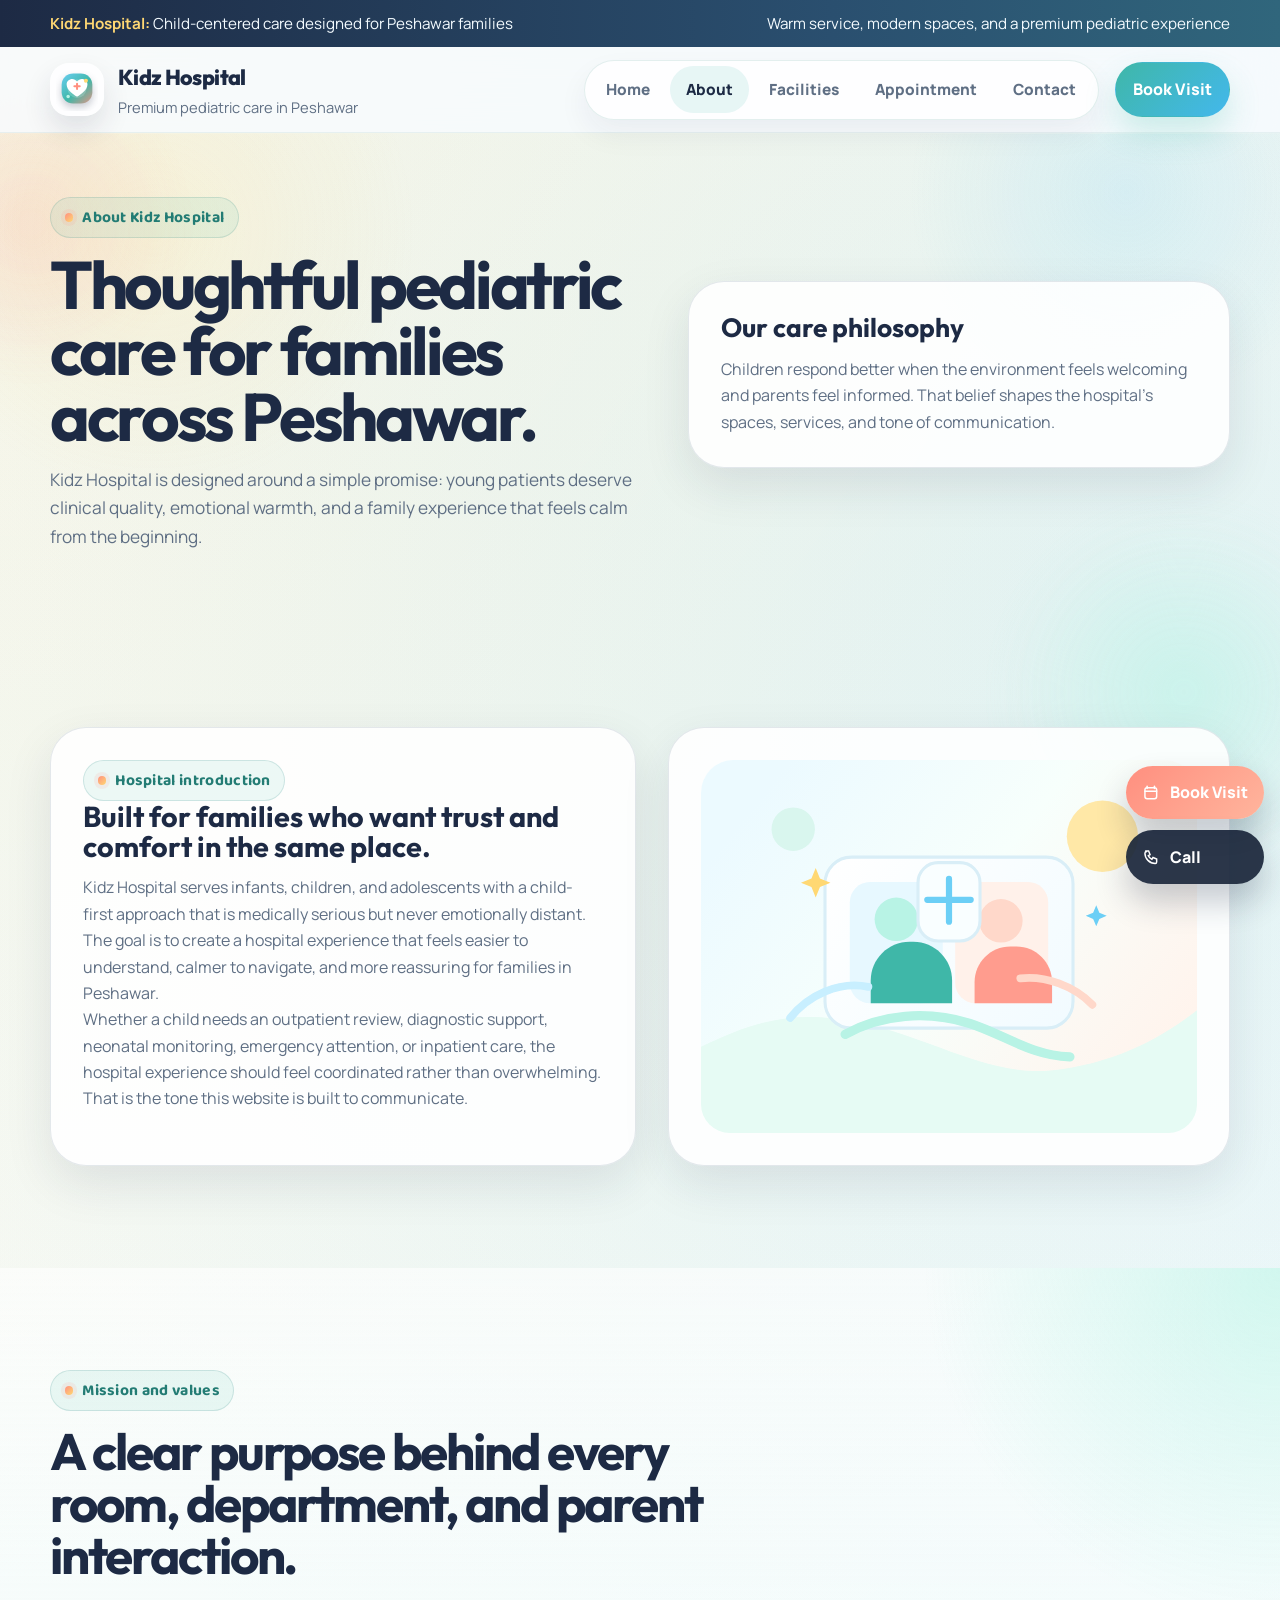
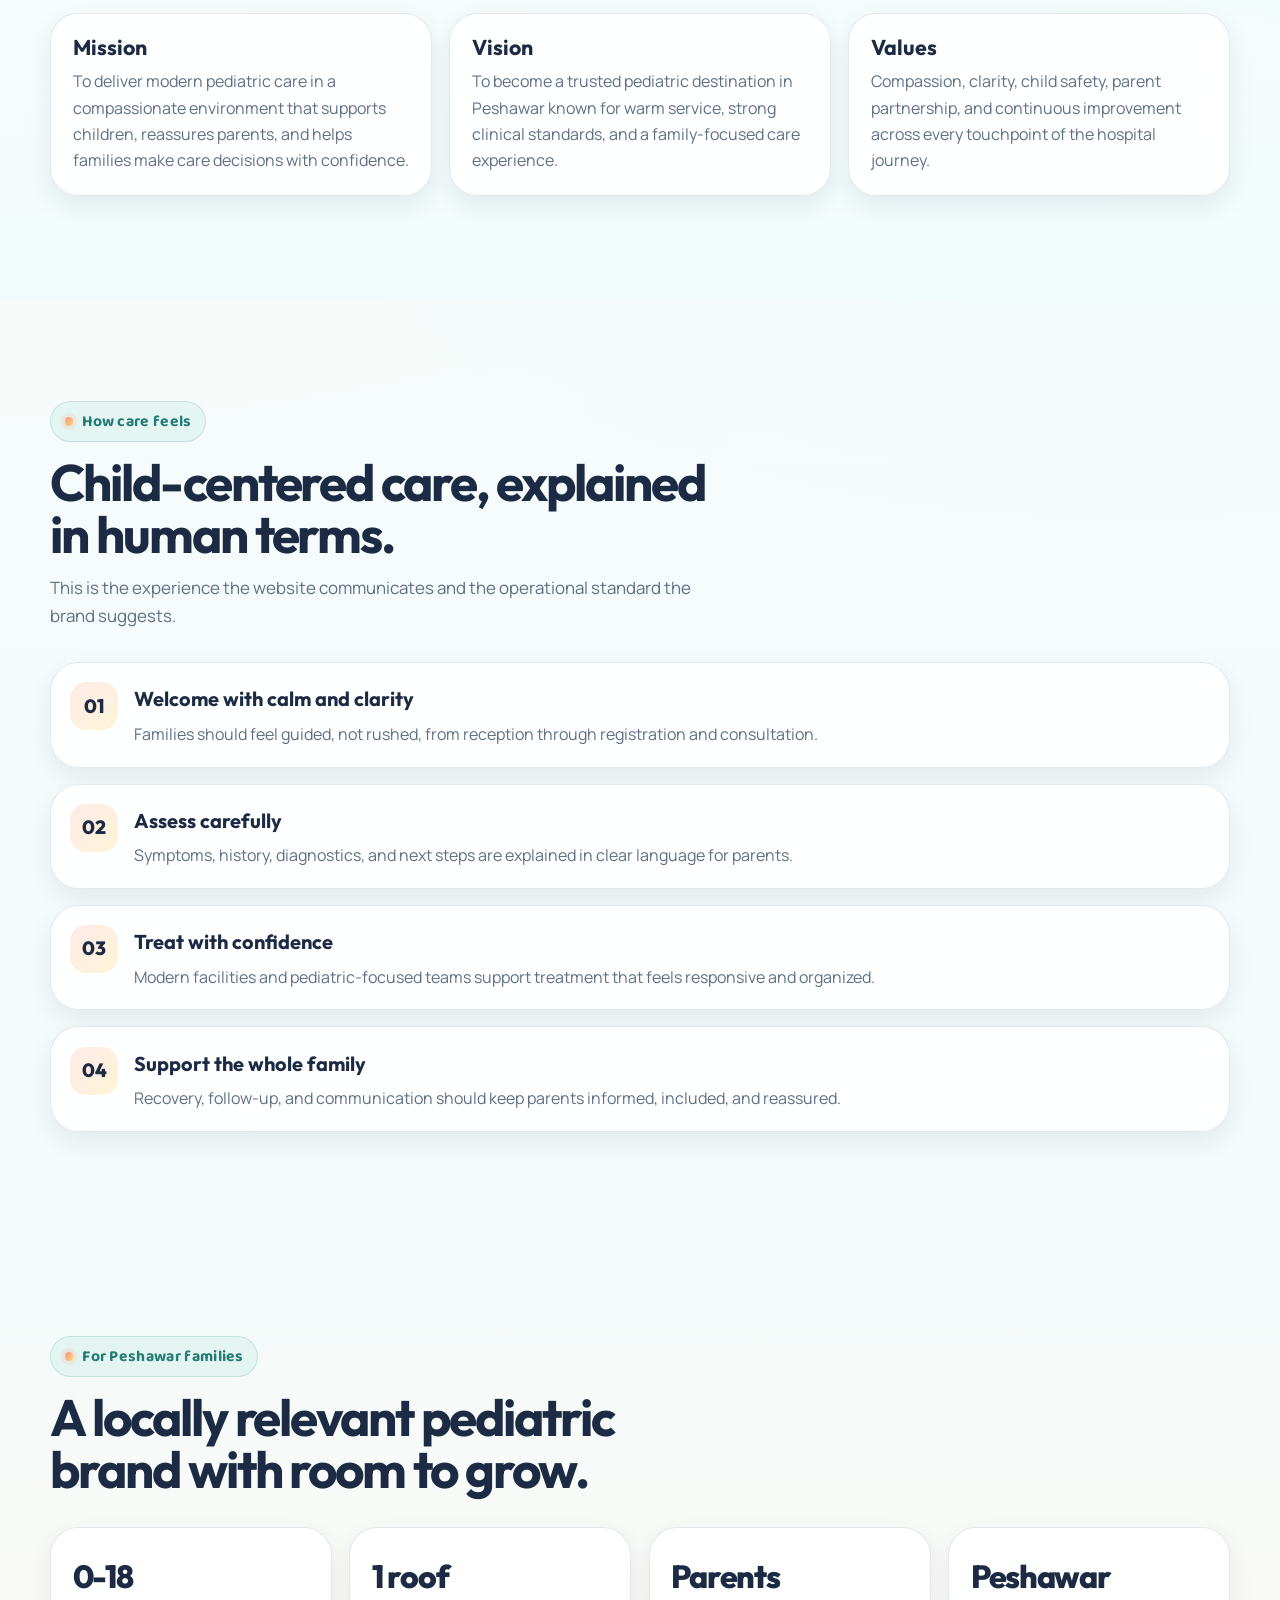
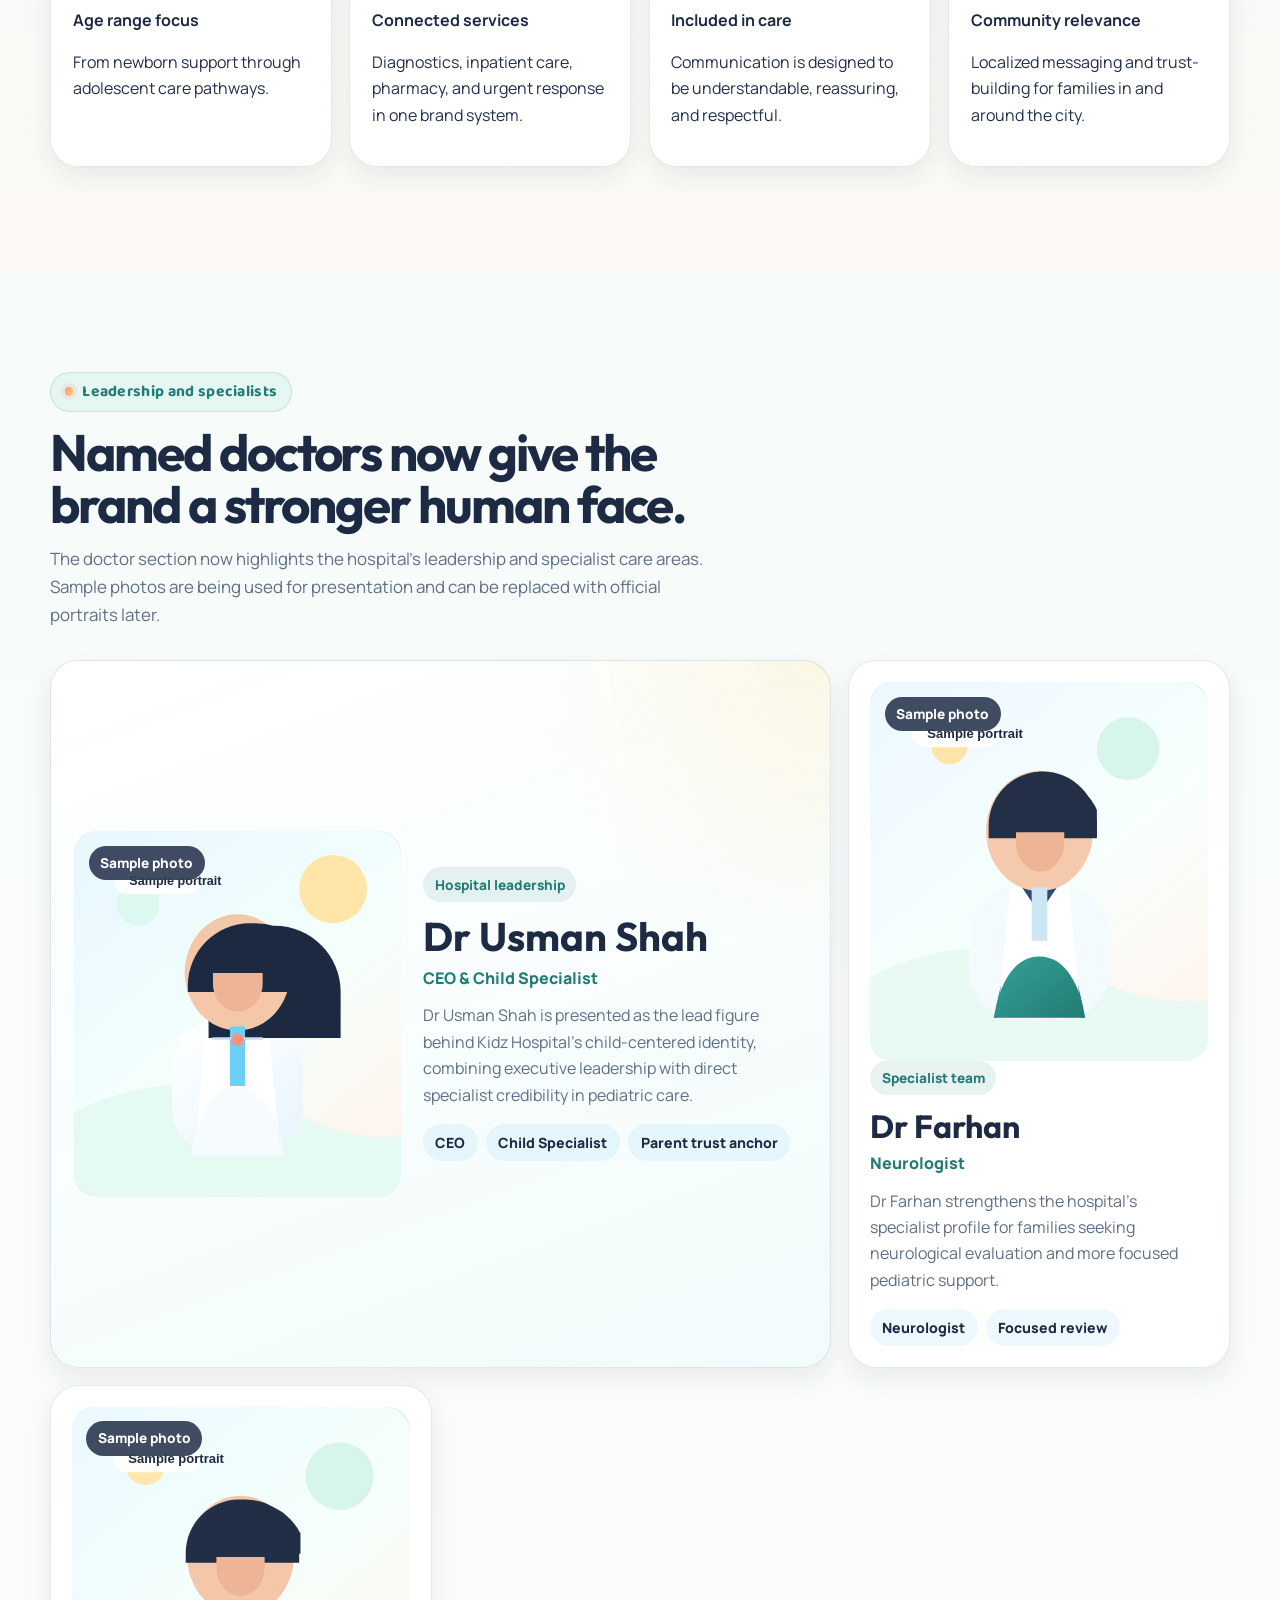
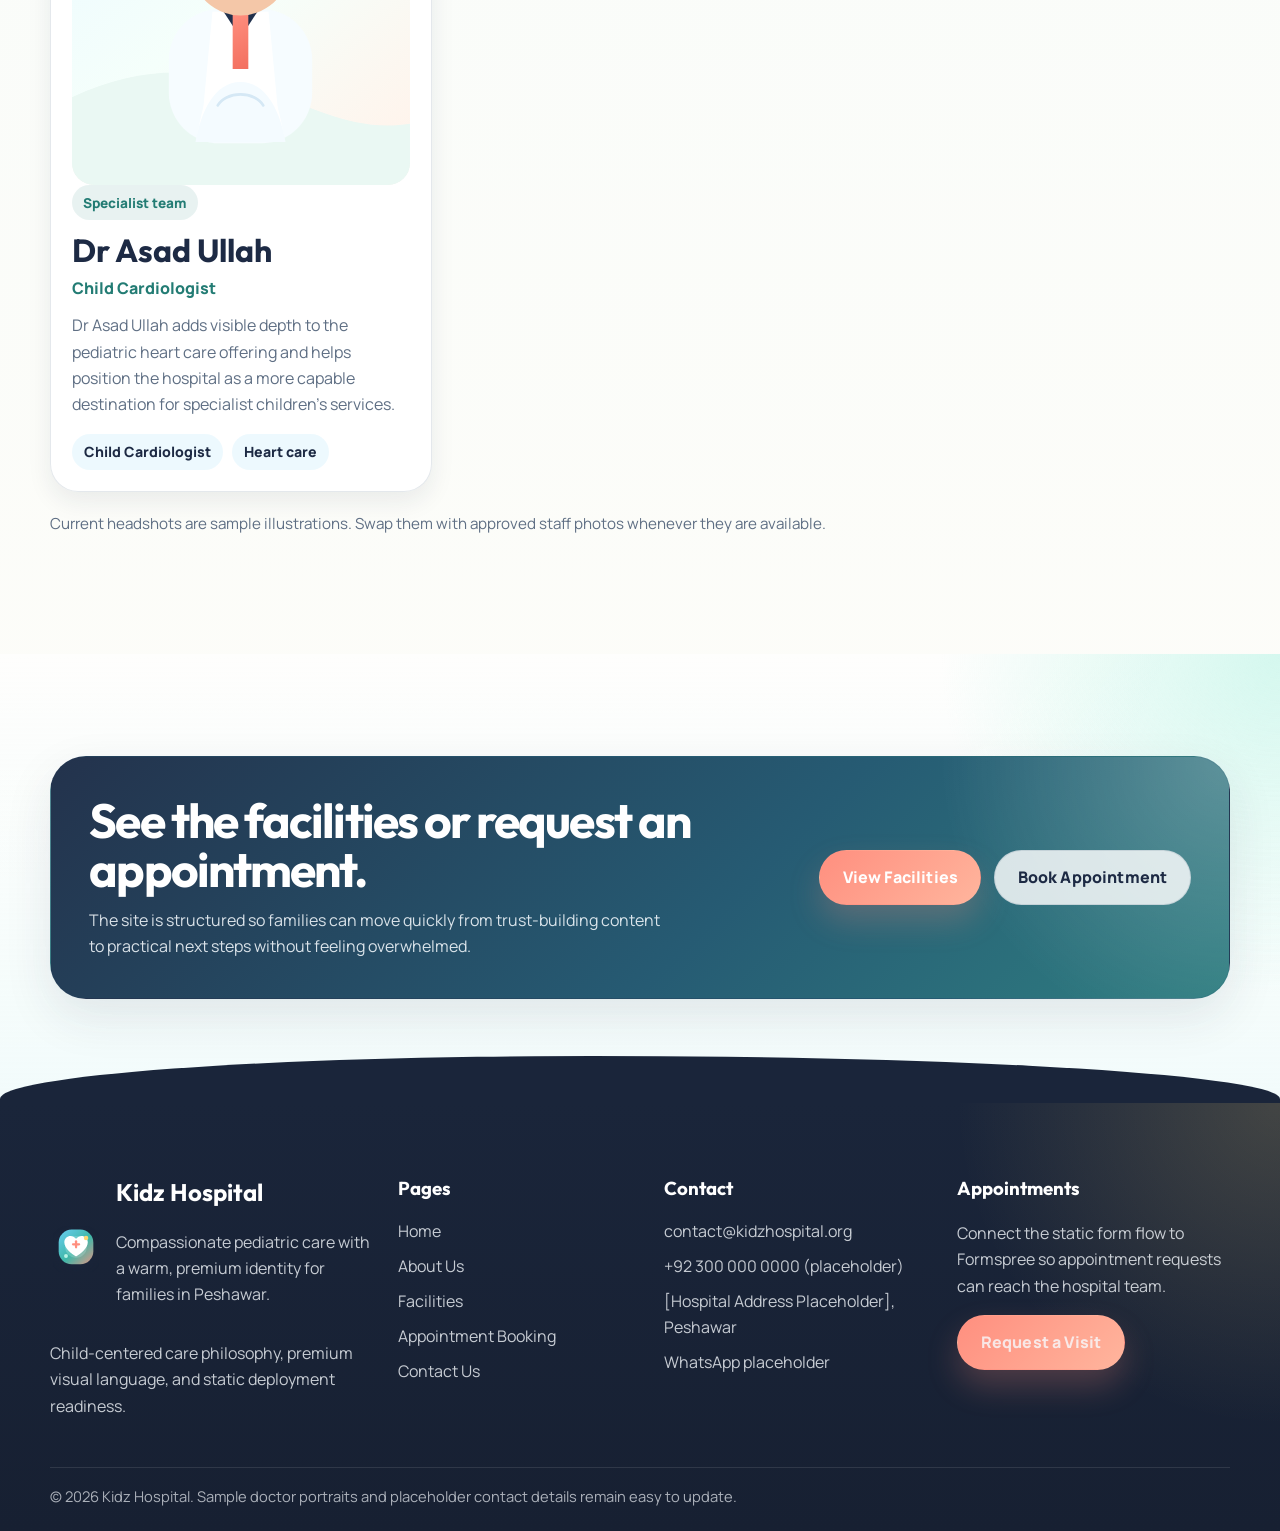
==== about.html @ 70ab3661 "Build Kidz Hospital static website" ====
<!DOCTYPE html>
<html lang="en">
  <head>
    <meta charset="utf-8">
    <meta name="viewport" content="width=device-width, initial-scale=1">
    <title>About Kidz Hospital | Family-Focused Pediatric Care in Peshawar</title>
    <meta
      name="description"
      content="Learn about Kidz Hospital's mission, vision, values, and child-centered care philosophy for families in Peshawar."
    >
    <meta property="og:title" content="About Kidz Hospital | Family-Focused Pediatric Care in Peshawar">
    <meta
      property="og:description"
      content="Explore the hospital story, pediatric care philosophy, and family-first values behind Kidz Hospital."
    >
    <meta property="og:type" content="website">
    <meta property="og:url" content="https://kidzhospital.org/about.html">
    <meta property="og:image" content="https://kidzhospital.org/images/branding/og-cover.svg">
    <meta name="theme-color" content="#3fb7a8">
    <link rel="canonical" href="https://kidzhospital.org/about.html">
    <link rel="icon" href="images/branding/favicon.svg" type="image/svg+xml">
    <link rel="preconnect" href="https://fonts.googleapis.com">
    <link rel="preconnect" href="https://fonts.gstatic.com" crossorigin>
    <link
      href="https://fonts.googleapis.com/css2?family=Baloo+2:wght@600;700&family=Manrope:wght@400;500;600;700;800&family=Outfit:wght@400;500;600;700;800&display=swap"
      rel="stylesheet"
    >
    <script>document.documentElement.classList.add('js-ready');</script>
    <link rel="stylesheet" href="css/styles.css">
  </head>
  <body data-page="about">
    <a class="skip-link" href="#main-content">Skip to content</a>

    <div class="topbar">
      <div class="container">
        <div><strong>Kidz Hospital:</strong> Child-centered care designed for Peshawar families</div>
        <div>Warm service, modern spaces, and a premium pediatric experience</div>
      </div>
    </div>

    <header class="site-header">
      <div class="container nav-wrap">
        <a class="brand" href="index.html" aria-label="Kidz Hospital home">
          <img class="brand-mark" src="images/branding/brand-mark.svg" alt="Kidz Hospital logo">
          <span class="brand-text">
            <span class="brand-title">Kidz Hospital</span>
            <span class="brand-subtitle">Premium pediatric care in Peshawar</span>
          </span>
        </a>

        <button class="nav-toggle" type="button" aria-expanded="false" aria-controls="site-nav" aria-label="Toggle navigation">
          <svg viewBox="0 0 24 24" fill="none" stroke="currentColor" stroke-width="2.2" stroke-linecap="round">
            <path d="M4 7H20"></path>
            <path d="M4 12H20"></path>
            <path d="M4 17H20"></path>
          </svg>
        </button>

        <nav class="site-nav" id="site-nav" aria-label="Primary navigation">
          <a href="index.html">Home</a>
          <a href="about.html" aria-current="page">About</a>
          <a href="facilities.html">Facilities</a>
          <a href="appointment.html">Appointment</a>
          <a href="contact.html">Contact</a>
        </nav>

        <a class="button button--small nav-cta" href="appointment.html">Book Visit</a>
      </div>
    </header>

    <main id="main-content">
      <section class="page-hero">
        <div class="container page-hero__grid">
          <div class="reveal">
            <span class="eyebrow">About Kidz Hospital</span>
            <h1 class="page-hero__title">Thoughtful pediatric care for families across Peshawar.</h1>
            <p class="page-hero__lead">
              Kidz Hospital is designed around a simple promise: young patients deserve clinical quality,
              emotional warmth, and a family experience that feels calm from the beginning.
            </p>
          </div>

          <aside class="page-hero__panel reveal">
            <h2>Our care philosophy</h2>
            <p>
              Children respond better when the environment feels welcoming and parents feel informed. That
              belief shapes the hospital’s spaces, services, and tone of communication.
            </p>
          </aside>
        </div>
      </section>

      <section class="section">
        <div class="container story-grid">
          <article class="story-panel reveal">
            <span class="eyebrow">Hospital introduction</span>
            <h2>Built for families who want trust and comfort in the same place.</h2>
            <p>
              Kidz Hospital serves infants, children, and adolescents with a child-first approach that is
              medically serious but never emotionally distant. The goal is to create a hospital experience
              that feels easier to understand, calmer to navigate, and more reassuring for families in
              Peshawar.
            </p>
            <p class="u-mt-1">
              Whether a child needs an outpatient review, diagnostic support, neonatal monitoring, emergency
              attention, or inpatient care, the hospital experience should feel coordinated rather than
              overwhelming. That is the tone this website is built to communicate.
            </p>
          </article>

          <aside class="story-panel reveal">
            <img src="images/illustrations/about-scene.svg" alt="Illustrated family-centered pediatric care scene">
          </aside>
        </div>
      </section>

      <section class="section section--mint">
        <div class="container">
          <div class="section-header reveal">
            <span class="eyebrow">Mission and values</span>
            <h2 class="section-title">A clear purpose behind every room, department, and parent interaction.</h2>
          </div>

          <div class="principles-grid">
            <article class="principle-card reveal">
              <h3>Mission</h3>
              <p>
                To deliver modern pediatric care in a compassionate environment that supports children,
                reassures parents, and helps families make care decisions with confidence.
              </p>
            </article>

            <article class="principle-card reveal">
              <h3>Vision</h3>
              <p>
                To become a trusted pediatric destination in Peshawar known for warm service, strong clinical
                standards, and a family-focused care experience.
              </p>
            </article>

            <article class="principle-card reveal">
              <h3>Values</h3>
              <p>
                Compassion, clarity, child safety, parent partnership, and continuous improvement across every
                touchpoint of the hospital journey.
              </p>
            </article>
          </div>
        </div>
      </section>

      <section class="section">
        <div class="container">
          <div class="section-header reveal">
            <span class="eyebrow">How care feels</span>
            <h2 class="section-title">Child-centered care, explained in human terms.</h2>
            <p class="section-lead">
              This is the experience the website communicates and the operational standard the brand suggests.
            </p>
          </div>

          <div class="timeline">
            <article class="timeline-step reveal">
              <div class="timeline-step__count">01</div>
              <div>
                <h3>Welcome with calm and clarity</h3>
                <p>Families should feel guided, not rushed, from reception through registration and consultation.</p>
              </div>
            </article>

            <article class="timeline-step reveal">
              <div class="timeline-step__count">02</div>
              <div>
                <h3>Assess carefully</h3>
                <p>Symptoms, history, diagnostics, and next steps are explained in clear language for parents.</p>
              </div>
            </article>

            <article class="timeline-step reveal">
              <div class="timeline-step__count">03</div>
              <div>
                <h3>Treat with confidence</h3>
                <p>Modern facilities and pediatric-focused teams support treatment that feels responsive and organized.</p>
              </div>
            </article>

            <article class="timeline-step reveal">
              <div class="timeline-step__count">04</div>
              <div>
                <h3>Support the whole family</h3>
                <p>Recovery, follow-up, and communication should keep parents informed, included, and reassured.</p>
              </div>
            </article>
          </div>
        </div>
      </section>

      <section class="section section--soft">
        <div class="container">
          <div class="section-header reveal">
            <span class="eyebrow">For Peshawar families</span>
            <h2 class="section-title">A locally relevant pediatric brand with room to grow.</h2>
          </div>

          <div class="stats-grid">
            <article class="stats-card reveal">
              <span>0-18</span>
              <strong>Age range focus</strong>
              <p>From newborn support through adolescent care pathways.</p>
            </article>

            <article class="stats-card reveal">
              <span>1 roof</span>
              <strong>Connected services</strong>
              <p>Diagnostics, inpatient care, pharmacy, and urgent response in one brand system.</p>
            </article>

            <article class="stats-card reveal">
              <span>Parents</span>
              <strong>Included in care</strong>
              <p>Communication is designed to be understandable, reassuring, and respectful.</p>
            </article>

            <article class="stats-card reveal">
              <span>Peshawar</span>
              <strong>Community relevance</strong>
              <p>Localized messaging and trust-building for families in and around the city.</p>
            </article>
          </div>
        </div>
      </section>

      <section class="section">
        <div class="container">
          <div class="section-header reveal">
            <span class="eyebrow">Leadership and specialists</span>
            <h2 class="section-title">Named doctors now give the brand a stronger human face.</h2>
            <p class="section-lead">
              The doctor section now highlights the hospital’s leadership and specialist care areas. Sample
              photos are being used for presentation and can be replaced with official portraits later.
            </p>
          </div>

          <div class="doctor-grid">
            <article class="doctor-card doctor-card--featured reveal">
              <div class="doctor-photo-wrap">
                <span class="doctor-sample">Sample photo</span>
                <img
                  class="doctor-photo"
                  src="images/doctors/doctor-usman.svg"
                  alt="Sample portrait placeholder for Dr Usman Shah"
                >
              </div>
              <div class="doctor-copy">
                <span class="doctor-badge">Hospital leadership</span>
                <h3>Dr Usman Shah</h3>
                <span class="doctor-role">CEO &amp; Child Specialist</span>
                <p>
                  Dr Usman Shah is presented as the lead figure behind Kidz Hospital’s child-centered identity,
                  combining executive leadership with direct specialist credibility in pediatric care.
                </p>
                <div class="doctor-meta">
                  <span>CEO</span>
                  <span>Child Specialist</span>
                  <span>Parent trust anchor</span>
                </div>
              </div>
            </article>

            <article class="doctor-card reveal">
              <div class="doctor-photo-wrap">
                <span class="doctor-sample">Sample photo</span>
                <img
                  class="doctor-photo"
                  src="images/doctors/doctor-farhan.svg"
                  alt="Sample portrait placeholder for Dr Farhan"
                >
              </div>
              <div class="doctor-copy">
                <span class="doctor-badge">Specialist team</span>
                <h3>Dr Farhan</h3>
                <span class="doctor-role">Neurologist</span>
                <p>
                  Dr Farhan strengthens the hospital’s specialist profile for families seeking neurological
                  evaluation and more focused pediatric support.
                </p>
                <div class="doctor-meta">
                  <span>Neurologist</span>
                  <span>Focused review</span>
                </div>
              </div>
            </article>

            <article class="doctor-card reveal">
              <div class="doctor-photo-wrap">
                <span class="doctor-sample">Sample photo</span>
                <img
                  class="doctor-photo"
                  src="images/doctors/doctor-asad.svg"
                  alt="Sample portrait placeholder for Dr Asad Ullah"
                >
              </div>
              <div class="doctor-copy">
                <span class="doctor-badge">Specialist team</span>
                <h3>Dr Asad Ullah</h3>
                <span class="doctor-role">Child Cardiologist</span>
                <p>
                  Dr Asad Ullah adds visible depth to the pediatric heart care offering and helps position the
                  hospital as a more capable destination for specialist children’s services.
                </p>
                <div class="doctor-meta">
                  <span>Child Cardiologist</span>
                  <span>Heart care</span>
                </div>
              </div>
            </article>
          </div>

          <p class="doctor-note reveal">
            Current headshots are sample illustrations. Swap them with approved staff photos whenever they are available.
          </p>
        </div>
      </section>

      <section class="section section--mint">
        <div class="container">
          <div class="cta-band reveal">
            <div class="cta-band__grid">
              <div>
                <h2>See the facilities or request an appointment.</h2>
                <p>
                  The site is structured so families can move quickly from trust-building content to practical
                  next steps without feeling overwhelmed.
                </p>
              </div>
              <div class="u-flex-wrap">
                <a class="button button--secondary" href="facilities.html">View Facilities</a>
                <a class="button button--ghost" href="appointment.html">Book Appointment</a>
              </div>
            </div>
          </div>
        </div>
      </section>
    </main>

    <footer class="site-footer">
      <div class="container footer-grid">
        <section class="footer-block">
          <div class="footer-brand">
            <img src="images/branding/brand-mark.svg" alt="Kidz Hospital logo">
            <div>
              <h2>Kidz Hospital</h2>
              <p>Compassionate pediatric care with a warm, premium identity for families in Peshawar.</p>
            </div>
          </div>
          <p>Child-centered care philosophy, premium visual language, and static deployment readiness.</p>
        </section>

        <section class="footer-block">
          <h3>Pages</h3>
          <ul>
            <li><a href="index.html">Home</a></li>
            <li><a href="about.html">About Us</a></li>
            <li><a href="facilities.html">Facilities</a></li>
            <li><a href="appointment.html">Appointment Booking</a></li>
            <li><a href="contact.html">Contact Us</a></li>
          </ul>
        </section>

        <section class="footer-block">
          <h3>Contact</h3>
          <ul>
            <li><a href="mailto:contact@kidzhospital.org">contact@kidzhospital.org</a></li>
            <li><a href="tel:+923000000000">+92 300 000 0000</a> <span>(placeholder)</span></li>
            <li>[Hospital Address Placeholder], Peshawar</li>
            <li><a href="https://wa.me/9230000000000" target="_blank" rel="noopener">WhatsApp placeholder</a></li>
          </ul>
        </section>

        <section class="footer-block">
          <h3>Appointments</h3>
          <p>Connect the static form flow to Formspree so appointment requests can reach the hospital team.</p>
          <div class="footer-cta">
            <a class="button button--secondary" href="appointment.html">Request a Visit</a>
          </div>
        </section>
      </div>

      <div class="container footer-note">
        © <span class="js-year"></span> Kidz Hospital. Sample doctor portraits and placeholder contact details remain easy to update.
      </div>
    </footer>

    <div class="quick-actions" aria-label="Quick actions">
      <a class="quick-action quick-action--accent" href="appointment.html">
        <svg viewBox="0 0 24 24" fill="none" stroke="currentColor" stroke-width="2" stroke-linecap="round">
          <path d="M7 3V6"></path>
          <path d="M17 3V6"></path>
          <rect x="4" y="5" width="16" height="15" rx="3"></rect>
          <path d="M4 10H20"></path>
        </svg>
        <span class="quick-action__label">Book Visit</span>
      </a>
      <a class="quick-action" href="tel:+923000000000">
        <svg viewBox="0 0 24 24" fill="none" stroke="currentColor" stroke-width="2" stroke-linecap="round">
          <path d="M5 4H9L11 9L8.5 10.5C9.7 12.9 11.1 14.3 13.5 15.5L15 13L20 15V19C20 20.1 19.1 21 18 21C10.3 21 4 14.7 4 7C4 5.9 4.9 5 6 5"></path>
        </svg>
        <span class="quick-action__label">Call</span>
      </a>
    </div>

    <script src="js/script.js"></script>
  </body>
</html>
---- css/styles.css ----
:root {
  --bg: #f7fbfd;
  --surface: #ffffff;
  --surface-soft: #f1fbfb;
  --surface-warm: #fff8f2;
  --line: rgba(38, 68, 98, 0.12);
  --line-strong: rgba(38, 68, 98, 0.2);
  --navy: #1d2a44;
  --ink: #22304d;
  --muted: #5f6f84;
  --muted-soft: #7d8ba0;
  --sky: #6ccff6;
  --sky-deep: #43b8ec;
  --teal: #3fb7a8;
  --teal-deep: #237c74;
  --mint: #b8f3e5;
  --coral: #ff8f7f;
  --peach: #ffd8ca;
  --sun: #ffd873;
  --lavender: #d9ddff;
  --success: #1e8f60;
  --success-bg: rgba(116, 220, 170, 0.18);
  --warning: #8b5a17;
  --warning-bg: rgba(255, 216, 115, 0.22);
  --error: #a9454f;
  --error-bg: rgba(244, 145, 154, 0.16);
  --shadow-sm: 0 10px 24px rgba(29, 42, 68, 0.08);
  --shadow-md: 0 18px 48px rgba(29, 42, 68, 0.1);
  --shadow-lg: 0 28px 74px rgba(29, 42, 68, 0.14);
  --radius-xs: 14px;
  --radius-sm: 20px;
  --radius-md: 28px;
  --radius-lg: 36px;
  --radius-xl: 48px;
  --container: min(1180px, calc(100% - 2rem));
}

*,
*::before,
*::after {
  box-sizing: border-box;
}

html {
  scroll-behavior: smooth;
}

body {
  margin: 0;
  min-height: 100vh;
  font-family: "Manrope", sans-serif;
  color: var(--ink);
  background:
    radial-gradient(circle at top left, rgba(255, 216, 115, 0.18), transparent 34%),
    radial-gradient(circle at 88% 10%, rgba(108, 207, 246, 0.18), transparent 26%),
    linear-gradient(180deg, #fbfdff 0%, #f4fbfb 45%, #fffdf8 100%);
  line-height: 1.65;
}

body::before,
body::after {
  content: "";
  position: fixed;
  inset: auto;
  pointer-events: none;
  z-index: -2;
  filter: blur(18px);
  opacity: 0.85;
}

body::before {
  top: 4rem;
  left: -8rem;
  width: 20rem;
  height: 20rem;
  border-radius: 50%;
  background: radial-gradient(circle, rgba(255, 143, 127, 0.22), transparent 68%);
}

body::after {
  right: -7rem;
  bottom: 0;
  width: 26rem;
  height: 26rem;
  border-radius: 50%;
  background: radial-gradient(circle, rgba(184, 243, 229, 0.7), transparent 62%);
}

main {
  position: relative;
  overflow: clip;
}

img,
svg {
  display: block;
  max-width: 100%;
}

a {
  color: inherit;
  text-decoration: none;
}

button,
input,
textarea,
select {
  font: inherit;
}

button {
  cursor: pointer;
}

input,
textarea,
select {
  color: var(--ink);
}

textarea {
  resize: vertical;
}

::selection {
  color: #fff;
  background: var(--teal);
}

.skip-link {
  position: absolute;
  left: -999px;
  top: 1rem;
  z-index: 999;
  padding: 0.9rem 1.15rem;
  border-radius: 999px;
  background: var(--navy);
  color: #fff;
  font-weight: 800;
}

.skip-link:focus {
  left: 1rem;
}

.container {
  width: var(--container);
  margin-inline: auto;
}

.eyebrow {
  display: inline-flex;
  align-items: center;
  gap: 0.55rem;
  padding: 0.4rem 0.85rem;
  border: 1px solid rgba(35, 124, 116, 0.16);
  border-radius: 999px;
  background: rgba(63, 183, 168, 0.09);
  font-family: "Baloo 2", cursive;
  font-size: 0.98rem;
  font-weight: 700;
  color: var(--teal-deep);
  letter-spacing: 0.02em;
}

.eyebrow::before {
  content: "";
  width: 0.55rem;
  height: 0.55rem;
  border-radius: 50%;
  background: linear-gradient(135deg, var(--coral), var(--sun));
  box-shadow: 0 0 0 4px rgba(255, 143, 127, 0.12);
}

.section {
  position: relative;
  padding: clamp(4.4rem, 8vw, 7rem) 0;
}

.section--tight {
  padding-top: 2.2rem;
  padding-bottom: 4.8rem;
}

.section--soft {
  background: linear-gradient(180deg, rgba(255, 255, 255, 0), rgba(255, 248, 242, 0.72));
}

.section--mint {
  background:
    radial-gradient(circle at top right, rgba(184, 243, 229, 0.6), transparent 25%),
    linear-gradient(180deg, rgba(255, 255, 255, 0.58), rgba(241, 251, 251, 0.92));
}

.section-header {
  max-width: 42rem;
  margin-bottom: 2rem;
}

.section-title {
  margin: 0.85rem 0 0.9rem;
  font-family: "Outfit", sans-serif;
  font-size: clamp(2rem, 4vw, 3.4rem);
  line-height: 1.02;
  letter-spacing: -0.04em;
  color: var(--navy);
}

.section-lead {
  margin: 0;
  font-size: 1.06rem;
  color: var(--muted);
}

.card {
  position: relative;
  border: 1px solid var(--line);
  border-radius: var(--radius-md);
  background: rgba(255, 255, 255, 0.88);
  box-shadow: var(--shadow-sm);
}

.card--glass {
  background: linear-gradient(160deg, rgba(255, 255, 255, 0.9), rgba(255, 255, 255, 0.66));
  backdrop-filter: blur(18px);
}

.button {
  display: inline-flex;
  align-items: center;
  justify-content: center;
  gap: 0.65rem;
  min-height: 3.35rem;
  padding: 0.82rem 1.4rem;
  border: 1px solid transparent;
  border-radius: 999px;
  background: linear-gradient(135deg, var(--teal), var(--sky-deep));
  color: #fff;
  font-weight: 800;
  letter-spacing: 0.01em;
  box-shadow: 0 16px 32px rgba(63, 183, 168, 0.24);
  transition:
    transform 0.24s ease,
    box-shadow 0.24s ease,
    background 0.24s ease,
    border-color 0.24s ease;
}

.button:hover {
  transform: translateY(-2px);
  box-shadow: 0 20px 38px rgba(63, 183, 168, 0.28);
}

.button:disabled {
  cursor: wait;
  opacity: 0.75;
  transform: none;
  box-shadow: none;
}

.button--secondary {
  background: linear-gradient(135deg, var(--coral), #ffb59d);
  box-shadow: 0 16px 32px rgba(255, 143, 127, 0.24);
}

.button--ghost {
  background: rgba(255, 255, 255, 0.82);
  color: var(--navy);
  border-color: var(--line);
  box-shadow: none;
}

.button--ghost:hover {
  border-color: rgba(35, 124, 116, 0.28);
  box-shadow: var(--shadow-sm);
}

.button--small {
  min-height: 2.9rem;
  padding-inline: 1.05rem;
}

.link-inline {
  display: inline-flex;
  align-items: center;
  gap: 0.5rem;
  color: var(--teal-deep);
  font-weight: 800;
}

.link-inline:hover {
  color: var(--navy);
}

.topbar {
  background: linear-gradient(90deg, var(--navy), #2a4f6f 65%, #30667c);
  color: #f4fbff;
}

.topbar .container {
  display: flex;
  align-items: center;
  justify-content: space-between;
  gap: 1rem;
  padding: 0.68rem 0;
  font-size: 0.95rem;
}

.topbar strong {
  color: var(--sun);
}

.site-header {
  position: sticky;
  top: 0;
  z-index: 100;
  padding: 0.8rem 0;
  border-bottom: 1px solid rgba(35, 124, 116, 0.08);
  background: rgba(248, 252, 255, 0.8);
  backdrop-filter: blur(18px);
  transition:
    box-shadow 0.24s ease,
    background 0.24s ease,
    border-color 0.24s ease;
}

.site-header.is-scrolled {
  border-color: rgba(35, 124, 116, 0.12);
  background: rgba(248, 252, 255, 0.92);
  box-shadow: 0 10px 40px rgba(29, 42, 68, 0.08);
}

.nav-wrap {
  display: flex;
  align-items: center;
  gap: 1rem;
}

.brand {
  display: flex;
  align-items: center;
  gap: 0.9rem;
  min-width: 0;
}

.brand-mark {
  width: 3.35rem;
  height: 3.35rem;
  flex-shrink: 0;
  padding: 0.25rem;
  border-radius: 1.2rem;
  background: rgba(255, 255, 255, 0.86);
  box-shadow: 0 14px 28px rgba(29, 42, 68, 0.12);
}

.brand-text {
  min-width: 0;
}

.brand-title {
  display: block;
  font-family: "Outfit", sans-serif;
  font-size: 1.35rem;
  font-weight: 800;
  letter-spacing: -0.03em;
  color: var(--navy);
}

.brand-subtitle {
  display: block;
  font-size: 0.92rem;
  color: var(--muted);
}

.site-nav {
  display: flex;
  align-items: center;
  gap: 0.25rem;
  margin-left: auto;
  padding: 0.34rem;
  border: 1px solid rgba(35, 124, 116, 0.12);
  border-radius: 999px;
  background: rgba(255, 255, 255, 0.78);
  box-shadow: 0 14px 30px rgba(29, 42, 68, 0.06);
}

.site-nav a {
  padding: 0.68rem 1rem;
  border-radius: 999px;
  color: var(--muted);
  font-size: 0.96rem;
  font-weight: 800;
  transition:
    color 0.2s ease,
    background 0.2s ease;
}

.site-nav a:hover,
.site-nav a[aria-current="page"] {
  color: var(--navy);
  background: rgba(63, 183, 168, 0.12);
}

.nav-toggle {
  display: none;
  align-items: center;
  justify-content: center;
  width: 3rem;
  height: 3rem;
  margin-left: auto;
  border: 1px solid var(--line);
  border-radius: 1rem;
  background: rgba(255, 255, 255, 0.86);
  color: var(--navy);
  box-shadow: var(--shadow-sm);
}

.nav-toggle svg {
  width: 1.35rem;
  height: 1.35rem;
}

.nav-cta {
  flex-shrink: 0;
}

.hero {
  position: relative;
  padding: clamp(3rem, 6vw, 4.5rem) 0 clamp(5rem, 8vw, 7rem);
}

.hero::before {
  content: "";
  position: absolute;
  top: 1rem;
  left: -6rem;
  width: 22rem;
  height: 22rem;
  border-radius: 50%;
  background: radial-gradient(circle, rgba(255, 143, 127, 0.18), transparent 68%);
  filter: blur(8px);
}

.hero::after {
  content: "";
  position: absolute;
  right: -9rem;
  top: 4rem;
  width: 28rem;
  height: 28rem;
  border-radius: 50%;
  background: radial-gradient(circle, rgba(108, 207, 246, 0.18), transparent 64%);
}

.hero-grid {
  display: grid;
  grid-template-columns: minmax(0, 1.04fr) minmax(18rem, 0.96fr);
  gap: clamp(2rem, 4vw, 4rem);
  align-items: center;
}

.hero-copy {
  position: relative;
  z-index: 2;
}

.hero-title {
  margin: 0.9rem 0 1rem;
  font-family: "Outfit", sans-serif;
  font-size: clamp(2.8rem, 7vw, 5.4rem);
  line-height: 0.94;
  letter-spacing: -0.05em;
  color: var(--navy);
}

.hero-lead {
  margin: 0;
  max-width: 35rem;
  font-size: clamp(1.04rem, 2vw, 1.18rem);
  color: var(--muted);
}

.hero-actions {
  display: flex;
  flex-wrap: wrap;
  gap: 0.95rem;
  margin-top: 2rem;
}

.hero-proof {
  display: grid;
  grid-template-columns: repeat(3, minmax(0, 1fr));
  gap: 0.9rem;
  margin: 2.1rem 0 0;
  padding: 0;
  list-style: none;
}

.hero-proof li {
  min-height: 100%;
  padding: 1rem 1rem 1.05rem;
  border: 1px solid var(--line);
  border-radius: var(--radius-sm);
  background: rgba(255, 255, 255, 0.82);
  box-shadow: var(--shadow-sm);
  font-weight: 800;
  color: var(--navy);
}

.hero-proof small {
  display: block;
  margin-top: 0.3rem;
  color: var(--muted);
  font-size: 0.88rem;
  font-weight: 700;
}

.hero-visual {
  position: relative;
  min-height: 32rem;
  display: flex;
  align-items: center;
  justify-content: center;
}

.hero-glow {
  position: absolute;
  width: min(88%, 31rem);
  aspect-ratio: 1;
  border-radius: 50%;
  background: linear-gradient(135deg, rgba(108, 207, 246, 0.42), rgba(255, 216, 115, 0.32));
  filter: blur(18px);
}

.hero-frame {
  width: min(100%, 35rem);
  padding: 1rem;
  border-radius: var(--radius-lg);
  box-shadow: var(--shadow-lg);
}

.hero-frame img {
  width: 100%;
  border-radius: calc(var(--radius-lg) - 12px);
}

.floating-card {
  position: absolute;
  width: min(15rem, 42vw);
  padding: 1rem 1.05rem;
  border: 1px solid rgba(35, 124, 116, 0.12);
  border-radius: 1.4rem;
  background: rgba(255, 255, 255, 0.96);
  box-shadow: var(--shadow-md);
}

.floating-card--top {
  top: 12%;
  left: -4%;
}

.floating-card--bottom {
  right: -2%;
  bottom: 9%;
}

.floating-card__icon,
.icon-badge,
.contact-card__icon,
.process-step__icon,
.info-chip__icon {
  display: inline-flex;
  align-items: center;
  justify-content: center;
  color: var(--navy);
  background: linear-gradient(135deg, rgba(108, 207, 246, 0.22), rgba(184, 243, 229, 0.76));
  box-shadow: inset 0 0 0 1px rgba(35, 124, 116, 0.08);
}

.floating-card__icon {
  width: 2.75rem;
  height: 2.75rem;
  border-radius: 1rem;
  margin-bottom: 0.8rem;
}

.floating-card strong {
  display: block;
  font-family: "Outfit", sans-serif;
  font-size: 1.08rem;
  line-height: 1.08;
  color: var(--navy);
}

.floating-card p {
  margin: 0.35rem 0 0;
  font-size: 0.92rem;
  color: var(--muted);
}

.hero-curve {
  position: absolute;
  left: 0;
  right: 0;
  bottom: 0;
  height: 5.5rem;
  background: var(--surface);
  border-top-left-radius: 58% 100%;
  border-top-right-radius: 40% 100%;
}

.intro-strip {
  position: relative;
  z-index: 2;
  display: grid;
  grid-template-columns: 1.15fr repeat(3, minmax(0, 1fr));
  gap: 1rem;
  margin-top: -2rem;
}

.intro-card {
  padding: 1.5rem;
  border-radius: 2rem;
  background: linear-gradient(135deg, #1f2f4b, #2d5571);
  color: #fff;
  box-shadow: var(--shadow-lg);
}

.intro-card h2 {
  margin: 0 0 0.7rem;
  font-family: "Outfit", sans-serif;
  font-size: 1.6rem;
  line-height: 1.04;
  letter-spacing: -0.03em;
}

.intro-card p {
  margin: 0;
  color: rgba(244, 251, 255, 0.86);
}

.metric-card {
  padding: 1.35rem;
  border: 1px solid var(--line);
  border-radius: 2rem;
  background: rgba(255, 255, 255, 0.9);
  box-shadow: var(--shadow-sm);
}

.metric-card span {
  display: block;
  font-family: "Outfit", sans-serif;
  font-size: 2rem;
  font-weight: 800;
  color: var(--navy);
  letter-spacing: -0.04em;
}

.metric-card strong {
  display: block;
  margin-top: 0.22rem;
  font-size: 1rem;
  color: var(--navy);
}

.metric-card p {
  margin: 0.5rem 0 0;
  font-size: 0.94rem;
  color: var(--muted);
}

.facility-grid,
.principles-grid,
.testimonial-grid,
.contact-summary,
.contact-grid,
.services-grid,
.stats-grid,
.team-grid {
  display: grid;
  gap: 1.1rem;
}

.facility-grid {
  grid-template-columns: repeat(5, minmax(0, 1fr));
}

.testimonial-grid {
  grid-template-columns: repeat(3, minmax(0, 1fr));
}

.facility-card,
.service-card,
.testimonial-card,
.principle-card,
.contact-card,
.stats-card,
.team-card {
  padding: 1.35rem;
  border: 1px solid var(--line);
  border-radius: var(--radius-md);
  background: rgba(255, 255, 255, 0.9);
  box-shadow: var(--shadow-sm);
  transition:
    transform 0.24s ease,
    box-shadow 0.24s ease,
    border-color 0.24s ease;
}

.facility-card:hover,
.service-card:hover,
.testimonial-card:hover,
.principle-card:hover,
.contact-card:hover,
.stats-card:hover,
.team-card:hover {
  transform: translateY(-4px);
  border-color: rgba(35, 124, 116, 0.18);
  box-shadow: var(--shadow-md);
}

.icon-badge,
.contact-card__icon,
.process-step__icon {
  width: 3.5rem;
  height: 3.5rem;
  border-radius: 1.2rem;
}

.icon-badge {
  margin-bottom: 1rem;
}

.facility-card h3,
.service-card h3,
.testimonial-card h3,
.principle-card h3,
.contact-card h3,
.team-card h3 {
  margin: 0 0 0.55rem;
  font-family: "Outfit", sans-serif;
  font-size: 1.34rem;
  line-height: 1.1;
  color: var(--navy);
}

.facility-card p,
.service-card p,
.testimonial-card p,
.principle-card p,
.contact-card p,
.team-card p {
  margin: 0;
  color: var(--muted);
}

.tag-row,
.pill-list,
.meta-list,
.contact-links {
  display: flex;
  flex-wrap: wrap;
  gap: 0.55rem;
}

.tag,
.pill,
.meta-pill {
  display: inline-flex;
  align-items: center;
  gap: 0.35rem;
  padding: 0.38rem 0.7rem;
  border-radius: 999px;
  background: rgba(63, 183, 168, 0.12);
  color: var(--teal-deep);
  font-size: 0.87rem;
  font-weight: 800;
}

.tag-row {
  margin-top: 1rem;
}

.split-grid,
.story-grid,
.form-layout,
.contact-layout,
.detail-layout {
  display: grid;
  grid-template-columns: minmax(0, 1fr) minmax(18rem, 0.96fr);
  gap: clamp(1.4rem, 4vw, 2rem);
  align-items: stretch;
}

.feature-panel,
.story-panel,
.aside-panel,
.map-card,
.process-card,
.cta-band,
.page-hero__panel {
  border: 1px solid var(--line);
  border-radius: var(--radius-lg);
  box-shadow: var(--shadow-md);
}

.feature-panel,
.story-panel,
.map-card,
.process-card,
.aside-panel,
.page-hero__panel {
  padding: clamp(1.4rem, 3vw, 2rem);
  background: rgba(255, 255, 255, 0.88);
}

.check-list,
.benefit-list,
.contact-list,
.hours-list,
.process-list {
  display: grid;
  gap: 0.9rem;
  margin: 1.4rem 0 0;
  padding: 0;
  list-style: none;
}

.check-list li,
.benefit-list li,
.contact-list li,
.hours-list li {
  display: flex;
  align-items: flex-start;
  gap: 0.8rem;
}

.check-list li::before,
.benefit-list li::before,
.contact-list li::before,
.hours-list li::before {
  content: "";
  width: 1.1rem;
  height: 1.1rem;
  margin-top: 0.18rem;
  border-radius: 50%;
  flex-shrink: 0;
  background: linear-gradient(135deg, var(--teal), var(--sky));
  box-shadow: 0 0 0 6px rgba(63, 183, 168, 0.12);
}

.stack-note {
  display: grid;
  gap: 1rem;
  margin-top: 1.5rem;
}

.mini-card {
  padding: 1rem;
  border: 1px solid rgba(35, 124, 116, 0.12);
  border-radius: 1.4rem;
  background: linear-gradient(180deg, rgba(255, 255, 255, 0.94), rgba(241, 251, 251, 0.82));
}

.mini-card strong {
  display: block;
  font-family: "Outfit", sans-serif;
  color: var(--navy);
}

.mini-card p {
  margin: 0.3rem 0 0;
  color: var(--muted);
}

.testimonial-card {
  padding-top: 1.55rem;
}

.testimonial-card blockquote {
  margin: 0;
  color: var(--navy);
  font-size: 1.08rem;
  font-weight: 700;
}

.testimonial-card footer {
  margin-top: 1rem;
  color: var(--muted);
  font-size: 0.95rem;
}

.cta-band {
  overflow: hidden;
  background:
    radial-gradient(circle at top right, rgba(255, 255, 255, 0.24), transparent 24%),
    linear-gradient(135deg, #23324c, #265b73 58%, #2f7e81 100%);
  color: #fff;
}

.cta-band__grid {
  display: grid;
  grid-template-columns: minmax(0, 1fr) auto;
  gap: 1.4rem;
  align-items: center;
  padding: clamp(1.7rem, 3vw, 2.4rem);
}

.cta-band h2 {
  margin: 0 0 0.8rem;
  font-family: "Outfit", sans-serif;
  font-size: clamp(1.9rem, 4vw, 3rem);
  line-height: 1.02;
  letter-spacing: -0.04em;
}

.cta-band p {
  margin: 0;
  max-width: 36rem;
  color: rgba(247, 251, 255, 0.86);
}

.cta-band .pill-list {
  margin-top: 1rem;
}

.cta-band .pill {
  background: rgba(255, 255, 255, 0.14);
  color: #fff;
}

.contact-summary {
  grid-template-columns: repeat(3, minmax(0, 1fr));
}

.contact-card__icon {
  margin-bottom: 1rem;
}

.contact-card a {
  color: var(--teal-deep);
  font-weight: 800;
}

.map-card {
  position: relative;
  overflow: hidden;
  background:
    radial-gradient(circle at top right, rgba(255, 216, 115, 0.24), transparent 28%),
    linear-gradient(180deg, rgba(255, 255, 255, 0.94), rgba(241, 251, 251, 0.88));
}

.map-card img {
  border-radius: 1.8rem;
}

.map-card__actions {
  display: flex;
  flex-wrap: wrap;
  gap: 0.75rem;
  margin-top: 1.2rem;
}

.page-hero {
  position: relative;
  padding: clamp(2.6rem, 5vw, 4.5rem) 0 4.6rem;
}

.page-hero::before {
  content: "";
  position: absolute;
  inset: 0 0 auto 0;
  height: 100%;
  background:
    radial-gradient(circle at 12% 20%, rgba(255, 216, 115, 0.14), transparent 22%),
    radial-gradient(circle at 88% 12%, rgba(108, 207, 246, 0.16), transparent 18%);
  z-index: -1;
}

.page-hero__grid {
  display: grid;
  grid-template-columns: minmax(0, 1.05fr) minmax(18rem, 0.95fr);
  gap: clamp(1.6rem, 4vw, 2.4rem);
  align-items: center;
}

.page-hero__title {
  margin: 0.9rem 0 1rem;
  font-family: "Outfit", sans-serif;
  font-size: clamp(2.6rem, 6vw, 4.2rem);
  line-height: 0.98;
  letter-spacing: -0.05em;
  color: var(--navy);
}

.page-hero__lead {
  margin: 0;
  max-width: 39rem;
  color: var(--muted);
  font-size: 1.08rem;
}

.page-hero__panel h2 {
  margin: 0 0 0.9rem;
  font-family: "Outfit", sans-serif;
  font-size: 1.65rem;
  line-height: 1.06;
  color: var(--navy);
}

.page-hero__panel p {
  margin: 0;
  color: var(--muted);
}

.story-panel img,
.page-hero__panel img {
  width: 100%;
  border-radius: 1.8rem;
}

.principles-grid {
  grid-template-columns: repeat(3, minmax(0, 1fr));
}

.principle-card h3 {
  margin-top: 0;
}

.timeline {
  display: grid;
  gap: 1rem;
}

.timeline-step {
  display: grid;
  grid-template-columns: auto 1fr;
  gap: 1rem;
  padding: 1.2rem;
  border: 1px solid var(--line);
  border-radius: 1.8rem;
  background: rgba(255, 255, 255, 0.88);
  box-shadow: var(--shadow-sm);
}

.timeline-step__count {
  display: grid;
  place-items: center;
  width: 3rem;
  height: 3rem;
  border-radius: 1rem;
  background: linear-gradient(135deg, rgba(255, 143, 127, 0.18), rgba(255, 216, 115, 0.28));
  font-family: "Outfit", sans-serif;
  font-size: 1.2rem;
  font-weight: 800;
  color: var(--navy);
}

.timeline-step h3 {
  margin: 0;
  font-family: "Outfit", sans-serif;
  font-size: 1.25rem;
  color: var(--navy);
}

.timeline-step p {
  margin: 0.35rem 0 0;
  color: var(--muted);
}

.stats-grid {
  grid-template-columns: repeat(4, minmax(0, 1fr));
}

.stats-card span {
  display: block;
  font-family: "Outfit", sans-serif;
  font-size: 2rem;
  font-weight: 800;
  color: var(--navy);
  letter-spacing: -0.04em;
}

.stats-card strong {
  display: block;
  margin-top: 0.25rem;
  color: var(--navy);
}

.services-grid {
  grid-template-columns: repeat(2, minmax(0, 1fr));
}

.service-card {
  padding: 1.5rem;
}

.service-card ul {
  margin: 1rem 0 0;
  padding-left: 1.2rem;
  color: var(--muted);
}

.service-card li + li {
  margin-top: 0.45rem;
}

.note-panel {
  padding: 1.45rem;
  border: 1px solid rgba(35, 124, 116, 0.12);
  border-radius: var(--radius-md);
  background:
    radial-gradient(circle at top right, rgba(255, 216, 115, 0.24), transparent 24%),
    linear-gradient(180deg, rgba(255, 255, 255, 0.96), rgba(255, 248, 242, 0.86));
  box-shadow: var(--shadow-sm);
}

.note-panel h3 {
  margin: 0 0 0.7rem;
  font-family: "Outfit", sans-serif;
  font-size: 1.4rem;
  color: var(--navy);
}

.note-panel p {
  margin: 0;
  color: var(--muted);
}

.form-layout {
  align-items: start;
}

.appointment-form {
  padding: clamp(1.35rem, 3vw, 1.9rem);
}

.form-grid {
  display: grid;
  grid-template-columns: repeat(2, minmax(0, 1fr));
  gap: 1rem;
}

.form-field {
  display: flex;
  flex-direction: column;
  gap: 0.45rem;
}

.form-field--full {
  grid-column: 1 / -1;
}

.form-field label {
  font-weight: 800;
  color: var(--navy);
}

.form-field input,
.form-field select,
.form-field textarea {
  width: 100%;
  padding: 0.95rem 1rem;
  border: 1px solid rgba(35, 124, 116, 0.14);
  border-radius: 1.1rem;
  background: rgba(255, 255, 255, 0.96);
  box-shadow: inset 0 1px 2px rgba(29, 42, 68, 0.03);
  transition:
    border-color 0.2s ease,
    box-shadow 0.2s ease,
    background 0.2s ease;
}

.form-field input:focus,
.form-field select:focus,
.form-field textarea:focus,
.faq-question:focus-visible,
.nav-toggle:focus-visible,
.button:focus-visible,
.site-nav a:focus-visible,
.quick-action:focus-visible {
  outline: none;
  border-color: rgba(67, 184, 236, 0.44);
  box-shadow: 0 0 0 4px rgba(108, 207, 246, 0.18);
}

.form-field textarea {
  min-height: 9rem;
}

.form-field.is-invalid input,
.form-field.is-invalid select,
.form-field.is-invalid textarea {
  border-color: rgba(169, 69, 79, 0.42);
  background: #fff7f8;
  box-shadow: 0 0 0 4px rgba(244, 145, 154, 0.12);
}

.field-error {
  min-height: 1.2rem;
  color: var(--error);
  font-size: 0.9rem;
  font-weight: 700;
}

.form-status {
  display: none;
  margin-top: 1rem;
  padding: 1rem 1.05rem;
  border-radius: 1.25rem;
  font-weight: 800;
}

.form-status.is-visible {
  display: block;
}

.form-status.is-success {
  border: 1px solid rgba(30, 143, 96, 0.18);
  background: var(--success-bg);
  color: var(--success);
}

.form-status.is-warning {
  border: 1px solid rgba(139, 90, 23, 0.18);
  background: var(--warning-bg);
  color: var(--warning);
}

.form-status.is-error {
  border: 1px solid rgba(169, 69, 79, 0.18);
  background: var(--error-bg);
  color: var(--error);
}

.form-actions {
  display: flex;
  flex-wrap: wrap;
  align-items: center;
  gap: 0.85rem;
  margin-top: 1.25rem;
}

.form-helper {
  margin: 1rem 0 0;
  color: var(--muted);
  font-size: 0.95rem;
}

.process-card h2,
.aside-panel h2,
.map-card h2,
.feature-panel h2,
.story-panel h2 {
  margin: 0 0 0.8rem;
  font-family: "Outfit", sans-serif;
  font-size: 1.8rem;
  line-height: 1.05;
  color: var(--navy);
}

.process-card p,
.aside-panel p,
.feature-panel p,
.story-panel p,
.map-card p {
  margin: 0;
  color: var(--muted);
}

.process-list {
  margin-top: 1.2rem;
}

.process-step {
  display: grid;
  grid-template-columns: auto 1fr;
  gap: 0.8rem;
  align-items: start;
}

.process-step__icon {
  width: 3rem;
  height: 3rem;
  border-radius: 1rem;
}

.process-step h3 {
  margin: 0;
  font-family: "Outfit", sans-serif;
  font-size: 1.12rem;
  color: var(--navy);
}

.process-step p {
  margin: 0.28rem 0 0;
  font-size: 0.95rem;
}

.faq-list {
  display: grid;
  gap: 0.85rem;
}

.faq-item {
  overflow: clip;
  border: 1px solid var(--line);
  border-radius: 1.4rem;
  background: rgba(255, 255, 255, 0.88);
  box-shadow: var(--shadow-sm);
}

.faq-question {
  width: 100%;
  display: flex;
  align-items: center;
  justify-content: space-between;
  gap: 1rem;
  padding: 1.15rem 1.2rem;
  border: 0;
  background: none;
  color: var(--navy);
  text-align: left;
}

.faq-question span:first-child {
  font-family: "Outfit", sans-serif;
  font-size: 1.15rem;
  font-weight: 700;
}

.faq-question span:last-child {
  display: grid;
  place-items: center;
  width: 2rem;
  height: 2rem;
  border-radius: 999px;
  background: rgba(63, 183, 168, 0.12);
  color: var(--teal-deep);
  font-size: 1.2rem;
  font-weight: 800;
  transition: transform 0.2s ease;
}

.faq-content {
  display: grid;
  grid-template-rows: 0fr;
  transition: grid-template-rows 0.28s ease;
}

.faq-answer {
  min-height: 0;
  overflow: hidden;
}

.faq-answer p {
  margin: 0;
  padding: 0 1.2rem 1.2rem;
  color: var(--muted);
}

.faq-item.is-open .faq-content {
  grid-template-rows: 1fr;
}

.faq-item.is-open .faq-question span:last-child {
  transform: rotate(45deg);
}

.contact-layout {
  align-items: start;
}

.contact-grid {
  grid-template-columns: repeat(2, minmax(0, 1fr));
}

.contact-card__meta {
  margin-top: 0.85rem;
  color: var(--muted);
}

.hours-card {
  padding: 1.35rem;
  border: 1px solid var(--line);
  border-radius: var(--radius-md);
  background: rgba(255, 255, 255, 0.9);
  box-shadow: var(--shadow-sm);
}

.hours-card h3 {
  margin: 0;
  font-family: "Outfit", sans-serif;
  color: var(--navy);
}

.hours-card p {
  margin: 0.55rem 0 0;
  color: var(--muted);
}

.team-grid {
  grid-template-columns: repeat(3, minmax(0, 1fr));
}

.doctor-grid {
  display: grid;
  grid-template-columns: repeat(3, minmax(0, 1fr));
  gap: 1.1rem;
}

.doctor-card {
  position: relative;
  padding: 1.3rem;
  border: 1px solid var(--line);
  border-radius: var(--radius-md);
  background: rgba(255, 255, 255, 0.92);
  box-shadow: var(--shadow-sm);
  transition:
    transform 0.24s ease,
    box-shadow 0.24s ease,
    border-color 0.24s ease;
}

.doctor-card:hover {
  transform: translateY(-4px);
  border-color: rgba(35, 124, 116, 0.18);
  box-shadow: var(--shadow-md);
}

.doctor-card--featured {
  display: grid;
  grid-template-columns: minmax(15rem, 0.92fr) minmax(0, 1.08fr);
  gap: 1.4rem;
  align-items: center;
  grid-column: span 2;
  padding: 1.45rem;
  background:
    radial-gradient(circle at top right, rgba(255, 216, 115, 0.18), transparent 28%),
    linear-gradient(160deg, rgba(255, 255, 255, 0.96), rgba(241, 251, 251, 0.94));
}

.doctor-photo-wrap {
  position: relative;
  overflow: hidden;
  border-radius: calc(var(--radius-md) - 6px);
  aspect-ratio: 1 / 1.12;
  background:
    radial-gradient(circle at top right, rgba(255, 216, 115, 0.14), transparent 24%),
    linear-gradient(180deg, #edfafe 0%, #fef8f2 100%);
  box-shadow: inset 0 0 0 1px rgba(35, 124, 116, 0.06);
}

.doctor-photo {
  width: 100%;
  height: 100%;
  object-fit: cover;
}

.doctor-badge,
.doctor-sample {
  display: inline-flex;
  align-items: center;
  gap: 0.4rem;
  padding: 0.38rem 0.72rem;
  border-radius: 999px;
  font-size: 0.85rem;
  font-weight: 800;
}

.doctor-badge {
  margin-bottom: 0.9rem;
  background: rgba(35, 124, 116, 0.1);
  color: var(--teal-deep);
}

.doctor-sample {
  position: absolute;
  top: 0.9rem;
  left: 0.9rem;
  z-index: 2;
  background: rgba(29, 42, 68, 0.84);
  color: #fff;
  backdrop-filter: blur(12px);
}

.doctor-card h3 {
  margin: 0;
  font-family: "Outfit", sans-serif;
  font-size: clamp(1.42rem, 3vw, 2rem);
  line-height: 1.03;
  color: var(--navy);
}

.doctor-card p {
  margin: 0.7rem 0 0;
  color: var(--muted);
}

.doctor-role {
  display: block;
  margin-top: 0.45rem;
  color: var(--teal-deep);
  font-weight: 800;
}

.doctor-meta {
  display: flex;
  flex-wrap: wrap;
  gap: 0.55rem;
  margin-top: 1rem;
}

.doctor-meta span {
  display: inline-flex;
  align-items: center;
  padding: 0.42rem 0.76rem;
  border-radius: 999px;
  background: rgba(108, 207, 246, 0.12);
  color: var(--navy);
  font-size: 0.88rem;
  font-weight: 800;
}

.doctor-card--featured .doctor-copy {
  align-self: center;
}

.doctor-card--featured h3 {
  font-size: clamp(1.8rem, 3.2vw, 2.5rem);
}

.doctor-note {
  margin-top: 1.2rem;
  color: var(--muted);
  font-size: 0.95rem;
}

.team-card small {
  display: block;
  margin-bottom: 0.6rem;
  color: var(--teal-deep);
  font-weight: 800;
}

.site-footer {
  position: relative;
  padding: 4.5rem 0 1.4rem;
  color: rgba(247, 251, 255, 0.92);
  background:
    radial-gradient(circle at top right, rgba(255, 216, 115, 0.18), transparent 24%),
    linear-gradient(180deg, #1a253a 0%, #172032 100%);
}

.site-footer::before {
  content: "";
  position: absolute;
  left: 0;
  right: 0;
  top: -2.8rem;
  height: 2.9rem;
  background: #1a253a;
  border-top-left-radius: 50% 100%;
  border-top-right-radius: 58% 100%;
}

.footer-grid {
  display: grid;
  grid-template-columns: 1.2fr 0.9fr 1fr 1fr;
  gap: 1.3rem;
}

.footer-block h2,
.footer-block h3 {
  margin: 0 0 0.85rem;
  font-family: "Outfit", sans-serif;
  color: #fff;
}

.footer-block p,
.footer-block li,
.footer-block a {
  color: rgba(247, 251, 255, 0.78);
}

.footer-block ul {
  display: grid;
  gap: 0.55rem;
  margin: 0;
  padding: 0;
  list-style: none;
}

.footer-brand {
  display: flex;
  align-items: center;
  gap: 0.85rem;
  margin-bottom: 1rem;
}

.footer-brand img {
  width: 3.25rem;
  height: 3.25rem;
  border-radius: 1rem;
}

.footer-note {
  margin-top: 2rem;
  padding-top: 1rem;
  border-top: 1px solid rgba(247, 251, 255, 0.1);
  color: rgba(247, 251, 255, 0.66);
  font-size: 0.92rem;
}

.footer-cta {
  margin-top: 1rem;
}

.quick-actions {
  position: fixed;
  right: 1rem;
  bottom: 1rem;
  z-index: 80;
  display: flex;
  flex-direction: column;
  gap: 0.7rem;
}

.quick-action {
  display: inline-flex;
  align-items: center;
  gap: 0.65rem;
  padding: 0.85rem 1rem;
  border-radius: 999px;
  background: rgba(26, 37, 58, 0.92);
  color: #fff;
  font-weight: 800;
  box-shadow: 0 18px 32px rgba(29, 42, 68, 0.24);
}

.quick-action--accent {
  background: linear-gradient(135deg, var(--coral), #ffb59d);
}

.quick-action svg {
  width: 1.1rem;
  height: 1.1rem;
}

.notice-banner {
  padding: 1rem 1.15rem;
  border: 1px solid rgba(255, 216, 115, 0.22);
  border-radius: 1.5rem;
  background: rgba(255, 248, 222, 0.76);
  color: #7a5416;
  font-weight: 800;
}

.notice-banner a {
  color: inherit;
  text-decoration: underline;
}

.sr-only {
  position: absolute;
  width: 1px;
  height: 1px;
  margin: -1px;
  padding: 0;
  overflow: hidden;
  clip: rect(0, 0, 0, 0);
  white-space: nowrap;
  border: 0;
}

.u-mt-1 {
  margin-top: 1rem;
}

.u-mt-1-4 {
  margin-top: 1.4rem;
}

.u-mb-0-5 {
  margin-bottom: 0.5rem;
}

.u-mb-1-5 {
  margin-bottom: 1.5rem;
}

.u-title-compact {
  font-size: clamp(1.9rem, 4vw, 2.7rem);
}

.u-flex-wrap {
  display: flex;
  flex-wrap: wrap;
  gap: 0.8rem;
}

.reveal {
  opacity: 1;
  transform: none;
}

.js-ready .reveal {
  opacity: 0;
  transform: translateY(24px);
  transition:
    opacity 0.7s ease,
    transform 0.7s cubic-bezier(0.22, 1, 0.36, 1);
}

.js-ready .reveal.is-visible {
  opacity: 1;
  transform: translateY(0);
}

@media (max-width: 1100px) {
  .facility-grid {
    grid-template-columns: repeat(4, minmax(0, 1fr));
  }

  .footer-grid {
    grid-template-columns: repeat(2, minmax(0, 1fr));
  }
}

@media (max-width: 980px) {
  .nav-wrap {
    flex-wrap: wrap;
  }

  .nav-toggle {
    display: inline-flex;
  }

  .nav-cta {
    display: none;
  }

  .site-nav {
    display: none;
    width: 100%;
    order: 4;
    flex-direction: column;
    align-items: stretch;
    margin-left: 0;
    padding: 0.55rem;
    border-radius: 1.5rem;
  }

  .site-nav.is-open {
    display: flex;
  }

  .site-nav a {
    border-radius: 1rem;
  }

  .hero-grid,
  .page-hero__grid,
  .split-grid,
  .story-grid,
  .form-layout,
  .contact-layout,
  .detail-layout {
    grid-template-columns: 1fr;
  }

  .hero-proof,
  .intro-strip,
  .facility-grid,
  .contact-summary,
  .contact-grid,
  .services-grid,
  .team-grid,
  .doctor-grid,
  .stats-grid,
  .principles-grid {
    grid-template-columns: repeat(2, minmax(0, 1fr));
  }

  .doctor-card--featured {
    grid-column: 1 / -1;
  }

  .floating-card--top {
    left: 2%;
    top: 4%;
  }

  .floating-card--bottom {
    right: 3%;
    bottom: 2%;
  }

  .cta-band__grid {
    grid-template-columns: 1fr;
  }
}

@media (max-width: 720px) {
  :root {
    --container: min(100% - 1.25rem, 1180px);
  }

  .topbar .container {
    flex-direction: column;
    align-items: flex-start;
  }

  .brand-subtitle {
    font-size: 0.84rem;
  }

  .hero-title,
  .page-hero__title {
    line-height: 1;
  }

  .hero-proof,
  .intro-strip,
  .facility-grid,
  .contact-summary,
  .contact-grid,
  .services-grid,
  .team-grid,
  .doctor-grid,
  .stats-grid,
  .principles-grid,
  .form-grid,
  .footer-grid {
    grid-template-columns: 1fr;
  }

  .doctor-card--featured {
    grid-template-columns: 1fr;
  }

  .hero-visual {
    min-height: 25rem;
  }

  .floating-card {
    width: min(12.5rem, 60vw);
  }

  .quick-actions {
    right: 0.75rem;
    bottom: 0.75rem;
  }

  .quick-action {
    padding: 0.85rem;
  }

  .quick-action__label {
    display: none;
  }
}

@media (prefers-reduced-motion: reduce) {
  html {
    scroll-behavior: auto;
  }

  *,
  *::before,
  *::after {
    animation-duration: 0.01ms !important;
    animation-iteration-count: 1 !important;
    transition-duration: 0.01ms !important;
    scroll-behavior: auto !important;
  }

  .reveal {
    opacity: 1;
    transform: none;
  }

  .js-ready .reveal {
    opacity: 1;
    transform: none;
  }
}
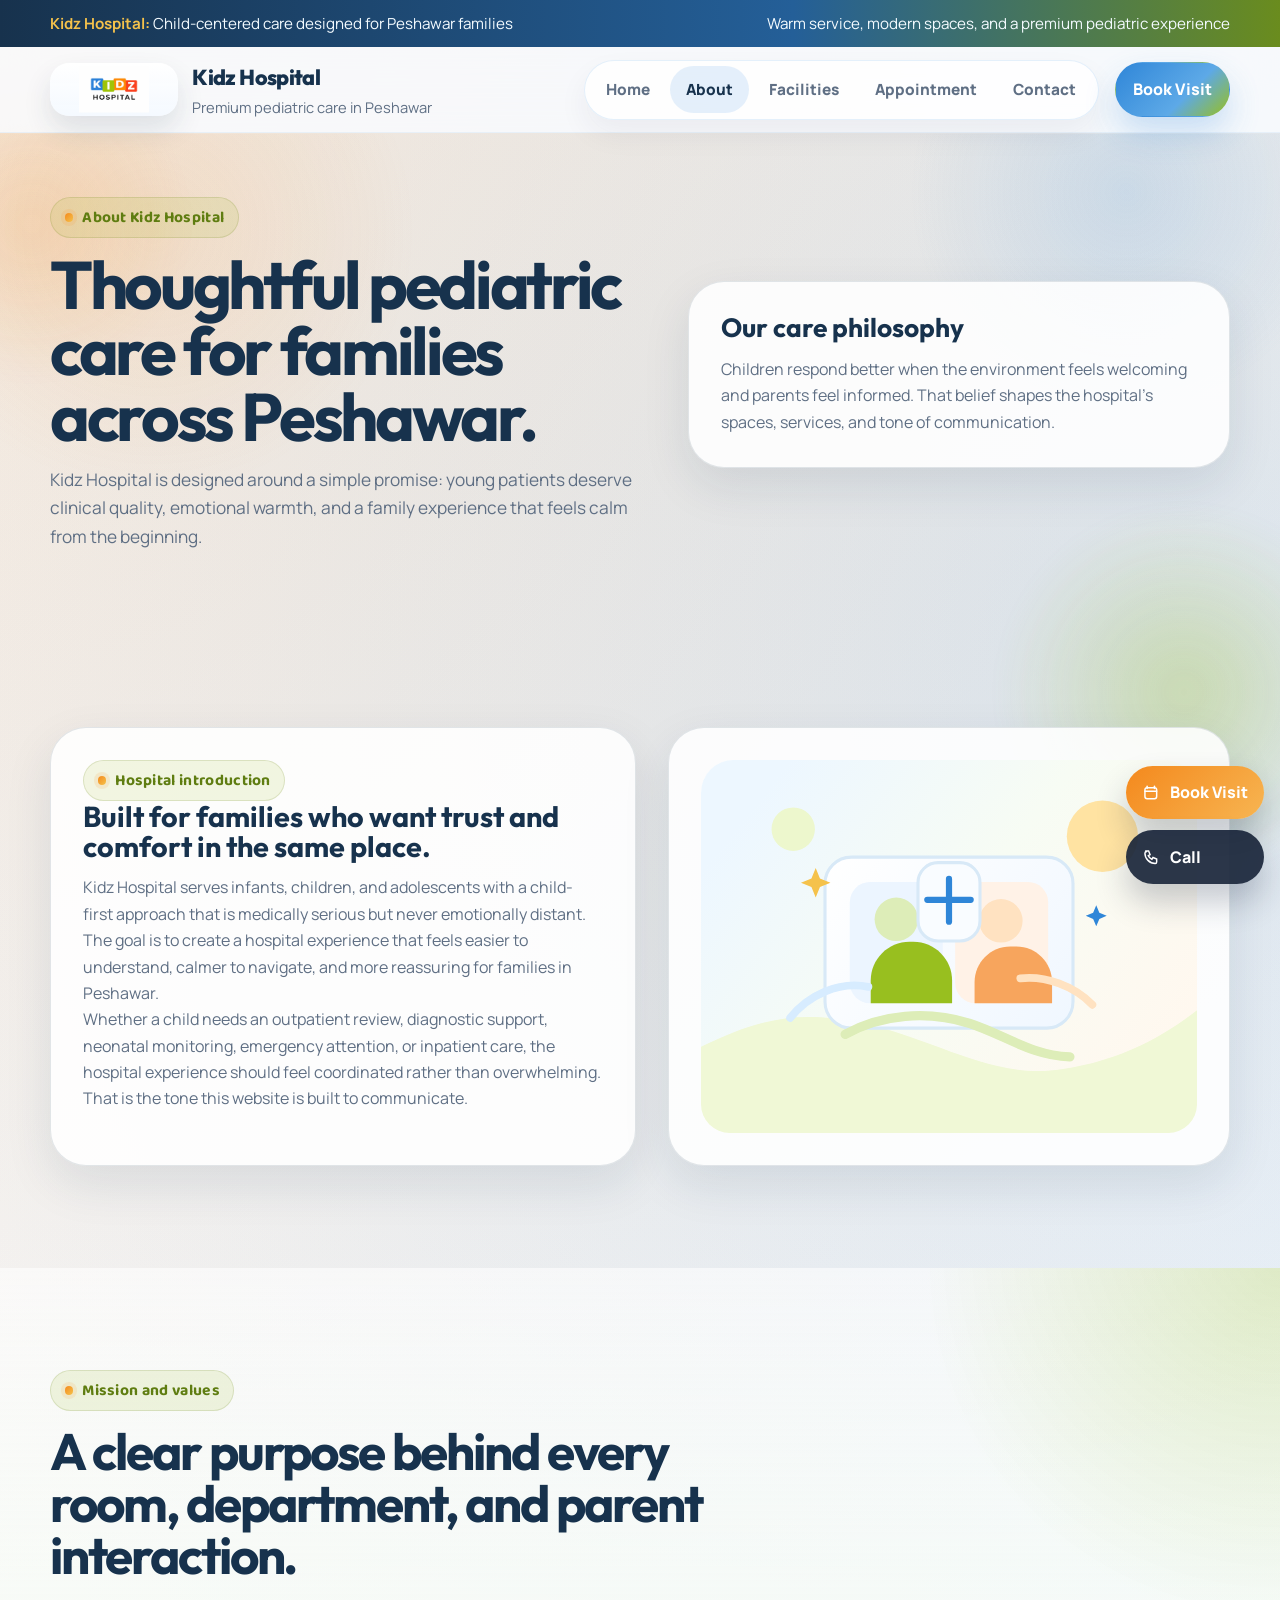
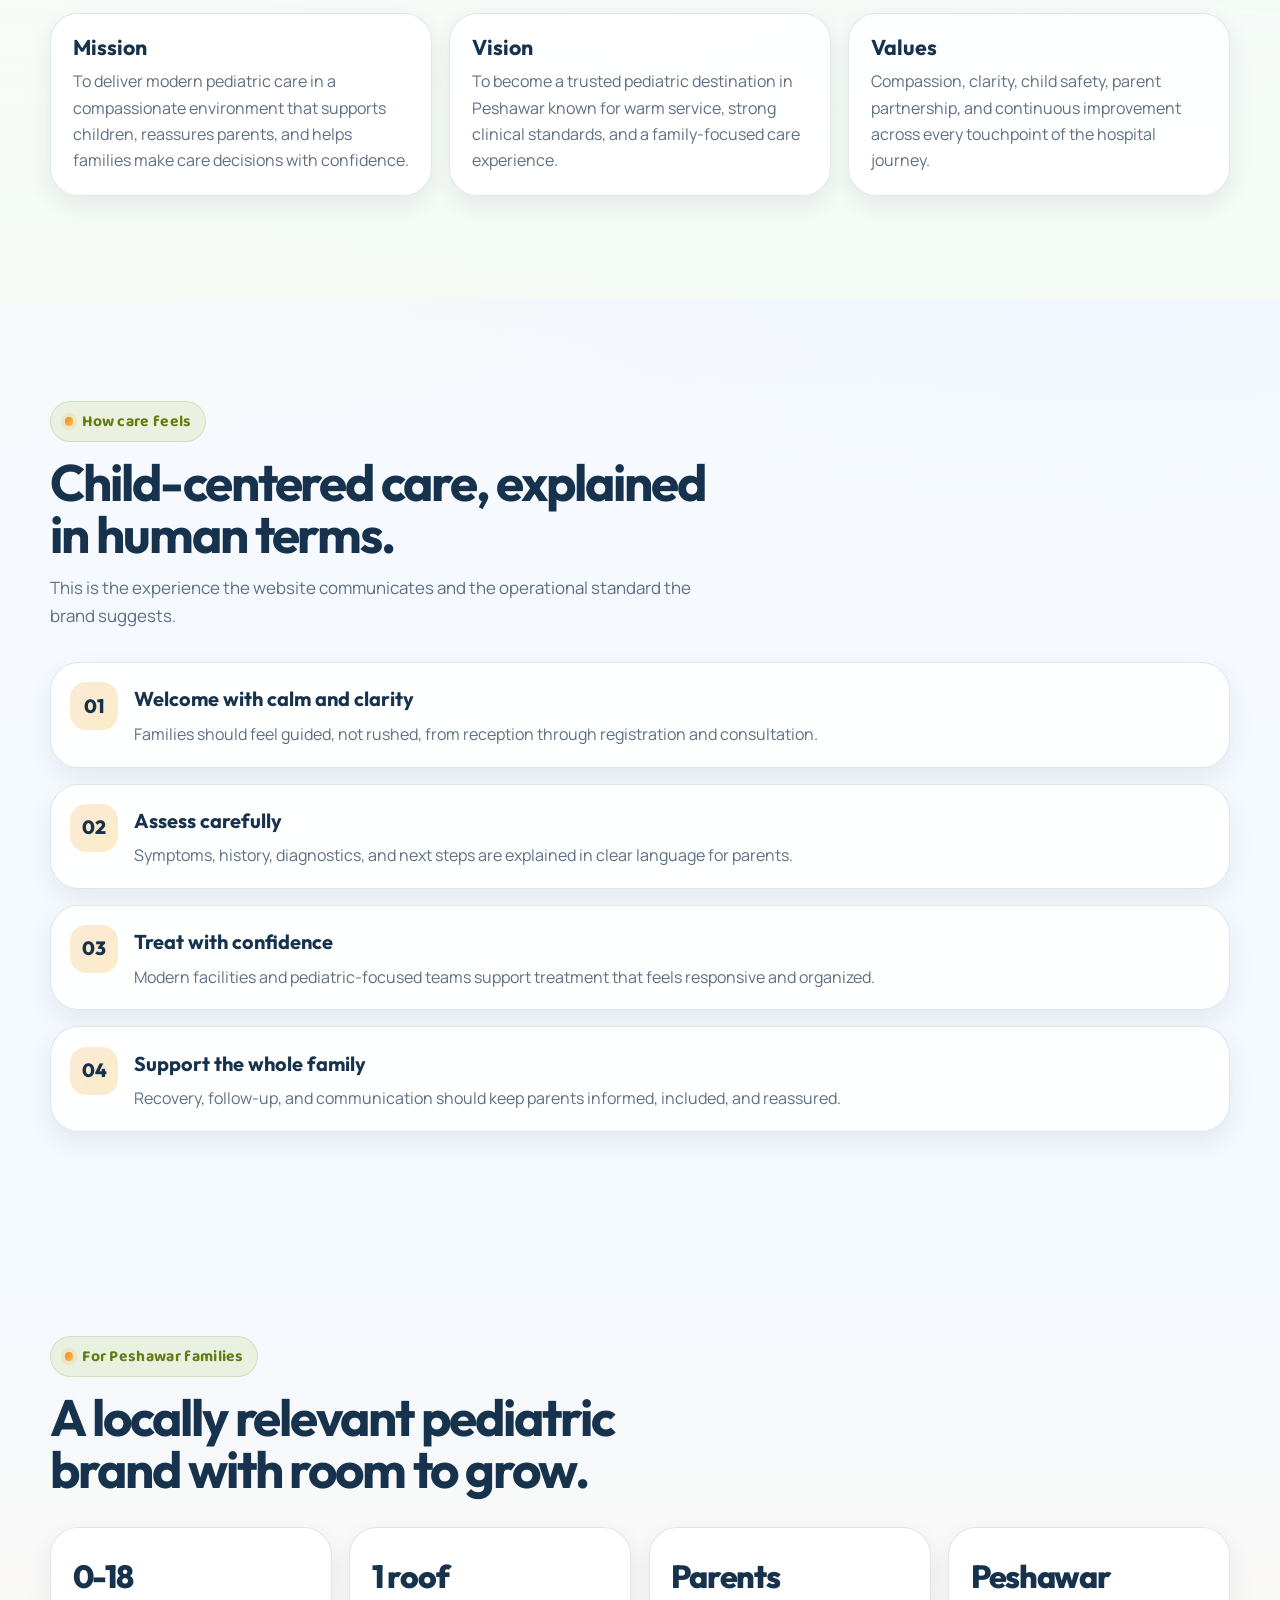
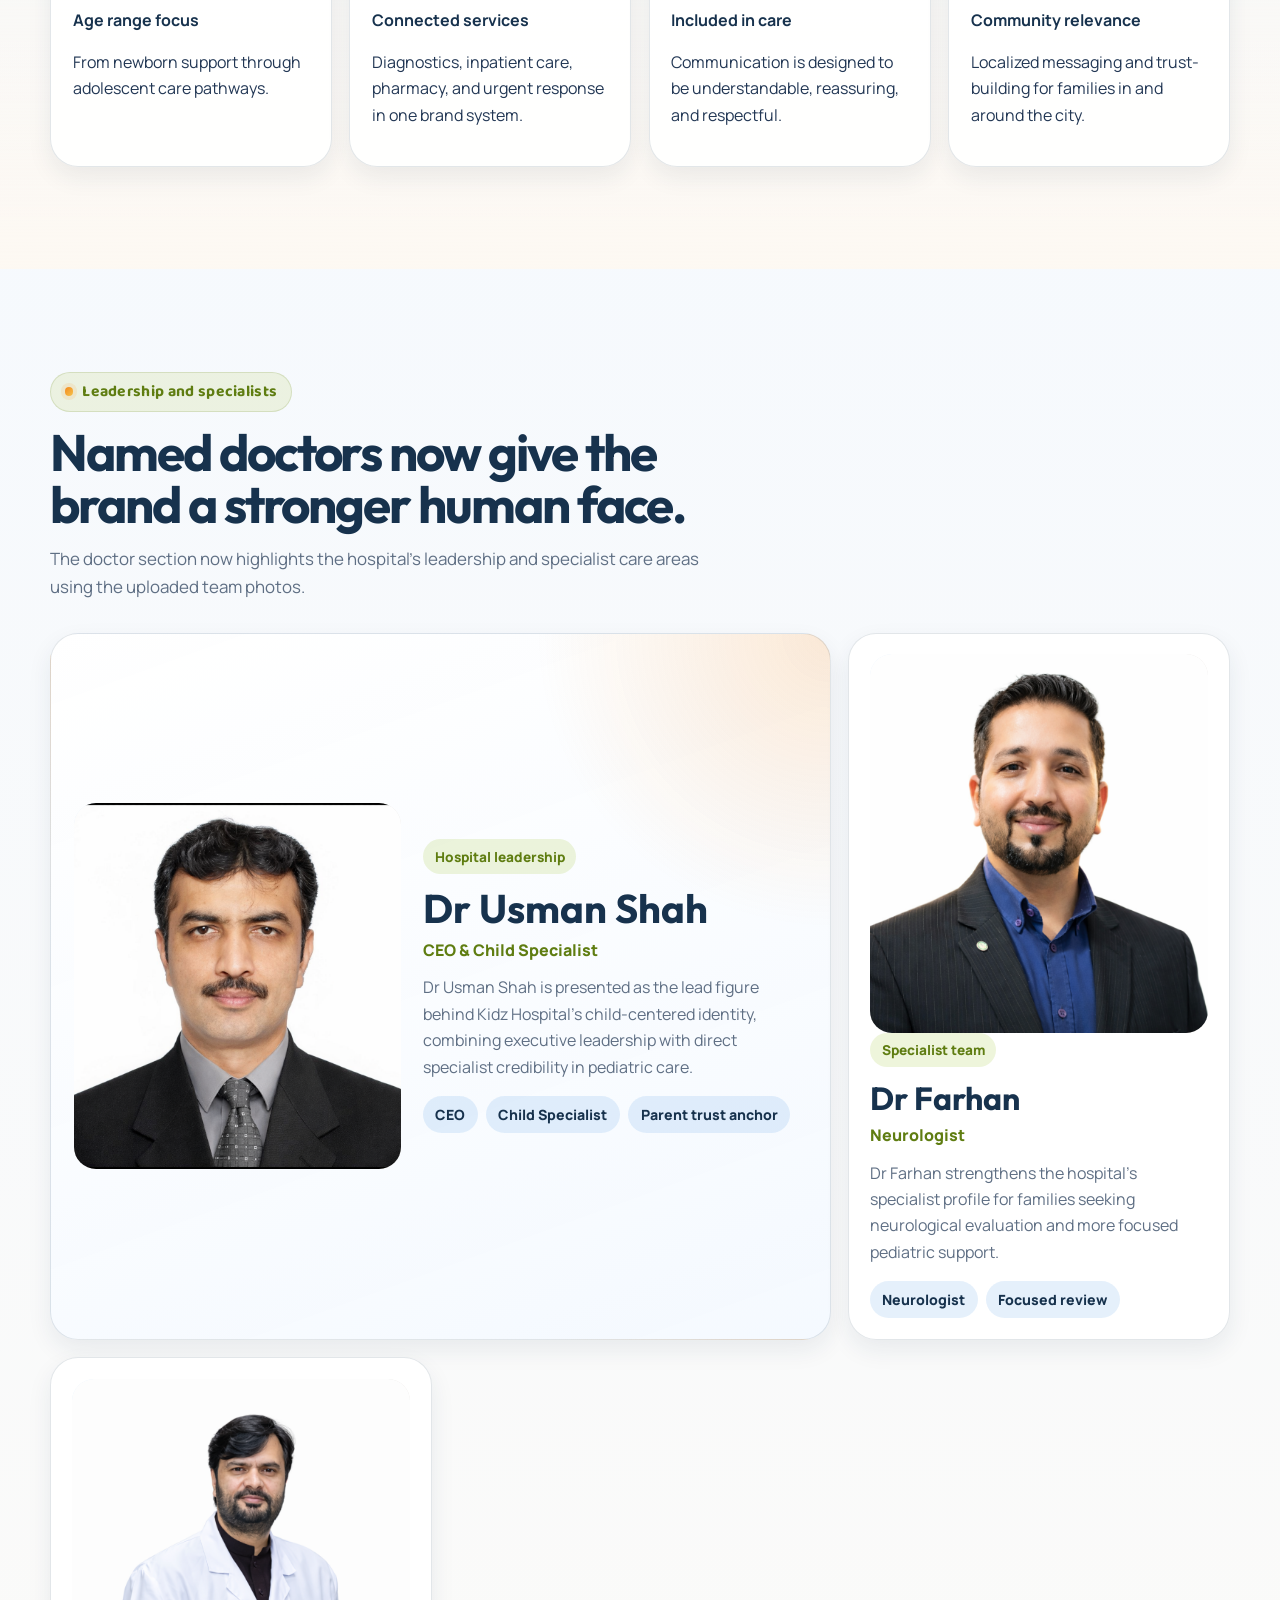
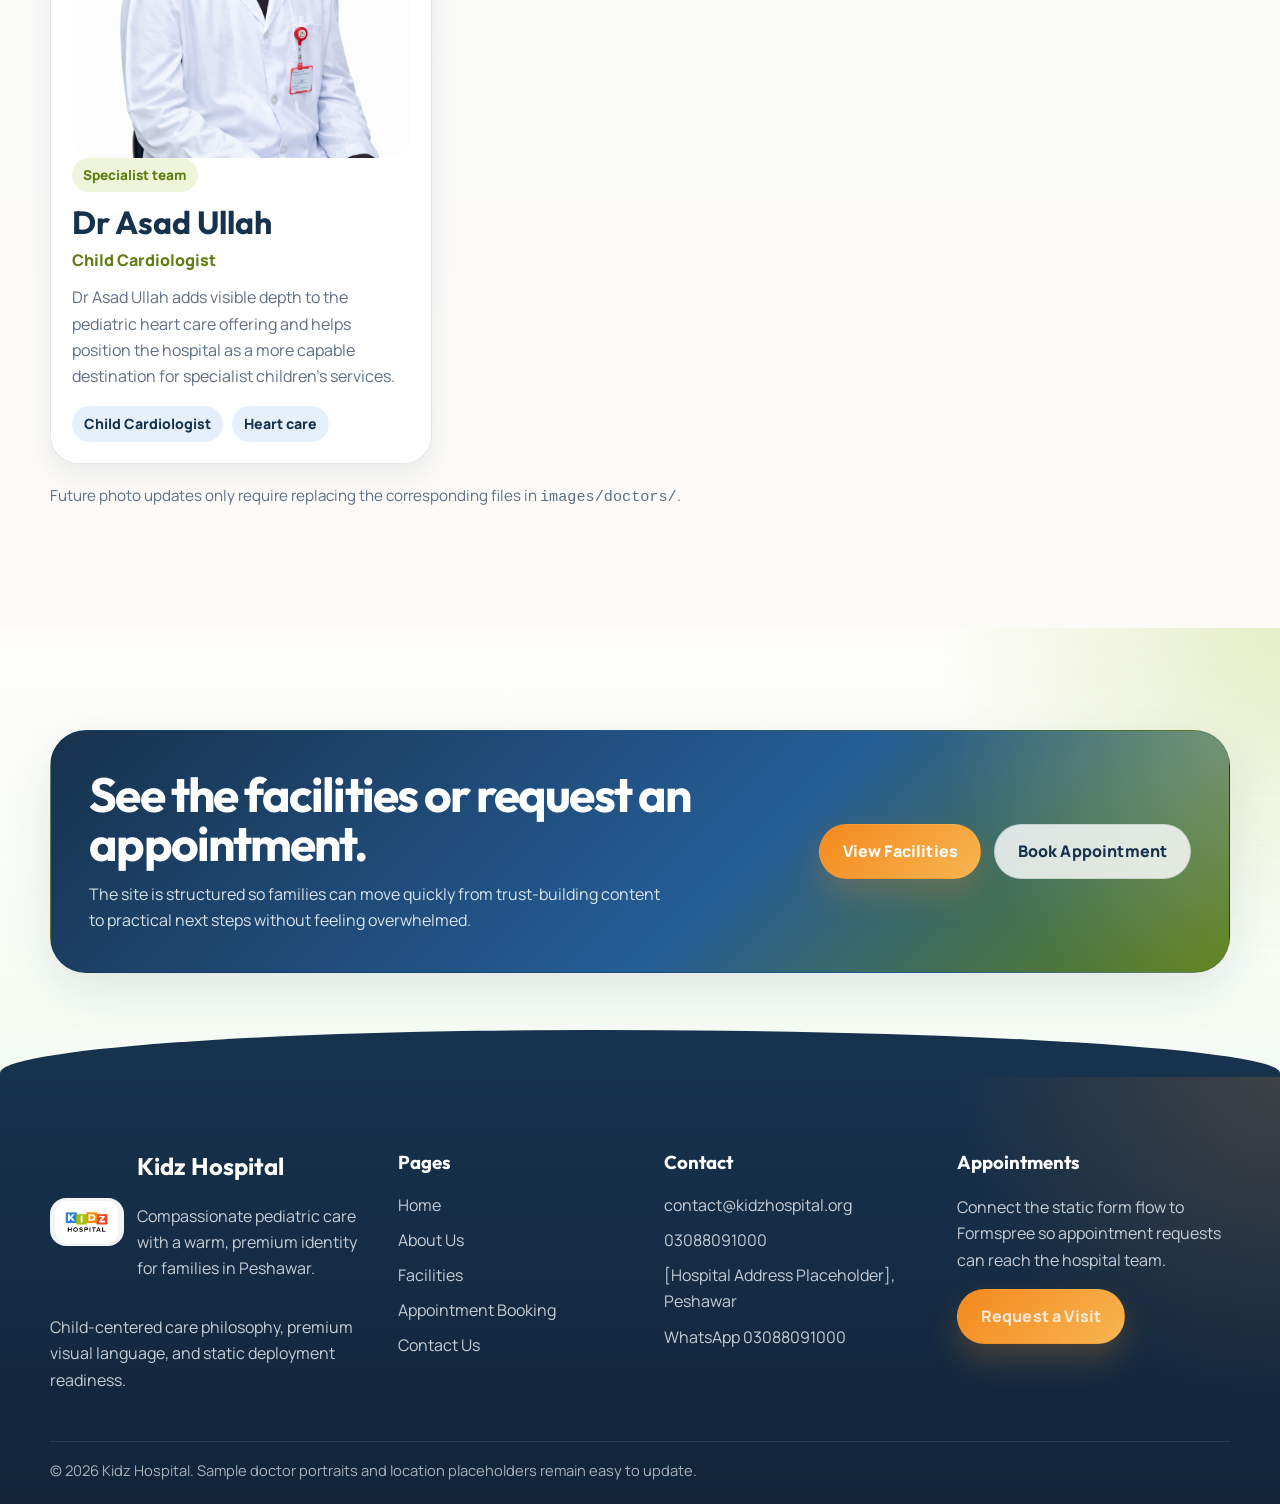
==== commit 9f535d69: "images and designs changes" ====
--- a/about.html
+++ b/about.html
@@ -15,8 +15,8 @@
     >
     <meta property="og:type" content="website">
     <meta property="og:url" content="https://kidzhospital.org/about.html">
-    <meta property="og:image" content="https://kidzhospital.org/images/branding/og-cover.svg">
-    <meta name="theme-color" content="#3fb7a8">
+    <meta property="og:image" content="https://kidzhospital.org/images/branding/og-cover.png">
+    <meta name="theme-color" content="#2f86d8">
     <link rel="canonical" href="https://kidzhospital.org/about.html">
     <link rel="icon" href="images/branding/favicon.svg" type="image/svg+xml">
     <link rel="preconnect" href="https://fonts.googleapis.com">
@@ -41,7 +41,7 @@
     <header class="site-header">
       <div class="container nav-wrap">
         <a class="brand" href="index.html" aria-label="Kidz Hospital home">
-          <img class="brand-mark" src="images/branding/brand-mark.svg" alt="Kidz Hospital logo">
+          <img class="brand-mark" src="images/branding/brand-mark.png" alt="Kidz Hospital logo">
           <span class="brand-text">
             <span class="brand-title">Kidz Hospital</span>
             <span class="brand-subtitle">Premium pediatric care in Peshawar</span>
@@ -236,19 +236,18 @@
             <span class="eyebrow">Leadership and specialists</span>
             <h2 class="section-title">Named doctors now give the brand a stronger human face.</h2>
             <p class="section-lead">
-              The doctor section now highlights the hospital’s leadership and specialist care areas. Sample
-              photos are being used for presentation and can be replaced with official portraits later.
+              The doctor section now highlights the hospital’s leadership and specialist care areas using the
+              uploaded team photos.
             </p>
           </div>
 
           <div class="doctor-grid">
             <article class="doctor-card doctor-card--featured reveal">
               <div class="doctor-photo-wrap">
-                <span class="doctor-sample">Sample photo</span>
                 <img
                   class="doctor-photo"
-                  src="images/doctors/doctor-usman.svg"
-                  alt="Sample portrait placeholder for Dr Usman Shah"
+                  src="images/doctors/Dr-usman.png"
+                  alt="Dr Usman Shah"
                 >
               </div>
               <div class="doctor-copy">
@@ -269,11 +268,10 @@
 
             <article class="doctor-card reveal">
               <div class="doctor-photo-wrap">
-                <span class="doctor-sample">Sample photo</span>
                 <img
                   class="doctor-photo"
-                  src="images/doctors/doctor-farhan.svg"
-                  alt="Sample portrait placeholder for Dr Farhan"
+                  src="images/doctors/Dr-farhan.png"
+                  alt="Dr Farhan"
                 >
               </div>
               <div class="doctor-copy">
@@ -293,11 +291,10 @@
 
             <article class="doctor-card reveal">
               <div class="doctor-photo-wrap">
-                <span class="doctor-sample">Sample photo</span>
                 <img
                   class="doctor-photo"
-                  src="images/doctors/doctor-asad.svg"
-                  alt="Sample portrait placeholder for Dr Asad Ullah"
+                  src="images/doctors/Dr-Asad-ullah.png"
+                  alt="Dr Asad Ullah"
                 >
               </div>
               <div class="doctor-copy">
@@ -317,7 +314,7 @@
           </div>
 
           <p class="doctor-note reveal">
-            Current headshots are sample illustrations. Swap them with approved staff photos whenever they are available.
+            Future photo updates only require replacing the corresponding files in <code>images/doctors/</code>.
           </p>
         </div>
       </section>
@@ -347,7 +344,7 @@
       <div class="container footer-grid">
         <section class="footer-block">
           <div class="footer-brand">
-            <img src="images/branding/brand-mark.svg" alt="Kidz Hospital logo">
+            <img src="images/branding/brand-mark.png" alt="Kidz Hospital logo">
             <div>
               <h2>Kidz Hospital</h2>
               <p>Compassionate pediatric care with a warm, premium identity for families in Peshawar.</p>
@@ -371,9 +368,9 @@
           <h3>Contact</h3>
           <ul>
             <li><a href="mailto:contact@kidzhospital.org">contact@kidzhospital.org</a></li>
-            <li><a href="tel:+923000000000">+92 300 000 0000</a> <span>(placeholder)</span></li>
+            <li><a href="tel:03088091000">03088091000</a></li>
             <li>[Hospital Address Placeholder], Peshawar</li>
-            <li><a href="https://wa.me/9230000000000" target="_blank" rel="noopener">WhatsApp placeholder</a></li>
+            <li><a href="https://wa.me/923088091000" target="_blank" rel="noopener">WhatsApp 03088091000</a></li>
           </ul>
         </section>
 
@@ -387,7 +384,7 @@
       </div>
 
       <div class="container footer-note">
-        © <span class="js-year"></span> Kidz Hospital. Sample doctor portraits and placeholder contact details remain easy to update.
+        © <span class="js-year"></span> Kidz Hospital. Sample doctor portraits and location placeholders remain easy to update.
       </div>
     </footer>
 
@@ -401,7 +398,7 @@
         </svg>
         <span class="quick-action__label">Book Visit</span>
       </a>
-      <a class="quick-action" href="tel:+923000000000">
+      <a class="quick-action" href="tel:03088091000">
         <svg viewBox="0 0 24 24" fill="none" stroke="currentColor" stroke-width="2" stroke-linecap="round">
           <path d="M5 4H9L11 9L8.5 10.5C9.7 12.9 11.1 14.3 13.5 15.5L15 13L20 15V19C20 20.1 19.1 21 18 21C10.3 21 4 14.7 4 7C4 5.9 4.9 5 6 5"></path>
         </svg>
--- a/css/styles.css
+++ b/css/styles.css
@@ -1,32 +1,38 @@
 :root {
-  --bg: #f7fbfd;
+  --bg: #f8fbff;
   --surface: #ffffff;
-  --surface-soft: #f1fbfb;
-  --surface-warm: #fff8f2;
-  --line: rgba(38, 68, 98, 0.12);
-  --line-strong: rgba(38, 68, 98, 0.2);
-  --navy: #1d2a44;
-  --ink: #22304d;
+  --surface-soft: #f4fbf3;
+  --surface-warm: #fff8ef;
+  --line: rgba(23, 50, 77, 0.12);
+  --line-strong: rgba(23, 50, 77, 0.2);
+  --navy: #17324d;
+  --ink: #223754;
   --muted: #5f6f84;
   --muted-soft: #7d8ba0;
-  --sky: #6ccff6;
-  --sky-deep: #43b8ec;
-  --teal: #3fb7a8;
-  --teal-deep: #237c74;
-  --mint: #b8f3e5;
-  --coral: #ff8f7f;
-  --peach: #ffd8ca;
-  --sun: #ffd873;
-  --lavender: #d9ddff;
+  --sky: #7bbdf1;
+  --sky-deep: #2f86d8;
+  --teal: #98bf1f;
+  --teal-deep: #5f7d11;
+  --mint: #e5f3c7;
+  --coral: #f4891d;
+  --peach: #ffe3c2;
+  --sun: #f5c24b;
+  --lavender: #dbe8ff;
+  --navy-rgb: 23, 50, 77;
+  --blue-rgb: 47, 134, 216;
+  --green-rgb: 152, 191, 31;
+  --green-deep-rgb: 95, 125, 17;
+  --orange-rgb: 244, 137, 29;
+  --sun-rgb: 245, 194, 75;
   --success: #1e8f60;
   --success-bg: rgba(116, 220, 170, 0.18);
   --warning: #8b5a17;
   --warning-bg: rgba(255, 216, 115, 0.22);
   --error: #a9454f;
   --error-bg: rgba(244, 145, 154, 0.16);
-  --shadow-sm: 0 10px 24px rgba(29, 42, 68, 0.08);
-  --shadow-md: 0 18px 48px rgba(29, 42, 68, 0.1);
-  --shadow-lg: 0 28px 74px rgba(29, 42, 68, 0.14);
+  --shadow-sm: 0 10px 24px rgba(23, 50, 77, 0.08);
+  --shadow-md: 0 18px 48px rgba(23, 50, 77, 0.1);
+  --shadow-lg: 0 28px 74px rgba(23, 50, 77, 0.14);
   --radius-xs: 14px;
   --radius-sm: 20px;
   --radius-md: 28px;
@@ -51,10 +57,11 @@
   font-family: "Manrope", sans-serif;
   color: var(--ink);
   background:
-    radial-gradient(circle at top left, rgba(255, 216, 115, 0.18), transparent 34%),
-    radial-gradient(circle at 88% 10%, rgba(108, 207, 246, 0.18), transparent 26%),
-    linear-gradient(180deg, #fbfdff 0%, #f4fbfb 45%, #fffdf8 100%);
+    radial-gradient(circle at top left, rgba(var(--orange-rgb), 0.16), transparent 34%),
+    radial-gradient(circle at 88% 10%, rgba(var(--blue-rgb), 0.16), transparent 26%),
+    linear-gradient(180deg, #fbfdff 0%, #f4f9ff 45%, #fffbf5 100%);
   line-height: 1.65;
+  overflow-x: hidden;
 }
 
 body::before,
@@ -74,7 +81,7 @@
   width: 20rem;
   height: 20rem;
   border-radius: 50%;
-  background: radial-gradient(circle, rgba(255, 143, 127, 0.22), transparent 68%);
+  background: radial-gradient(circle, rgba(var(--orange-rgb), 0.22), transparent 68%);
 }
 
 body::after {
@@ -83,7 +90,7 @@
   width: 26rem;
   height: 26rem;
   border-radius: 50%;
-  background: radial-gradient(circle, rgba(184, 243, 229, 0.7), transparent 62%);
+  background: radial-gradient(circle, rgba(var(--green-rgb), 0.34), transparent 62%);
 }
 
 main {
@@ -125,7 +132,7 @@
 
 ::selection {
   color: #fff;
-  background: var(--teal);
+  background: var(--sky-deep);
 }
 
 .skip-link {
@@ -154,9 +161,9 @@
   align-items: center;
   gap: 0.55rem;
   padding: 0.4rem 0.85rem;
-  border: 1px solid rgba(35, 124, 116, 0.16);
+  border: 1px solid rgba(var(--green-deep-rgb), 0.16);
   border-radius: 999px;
-  background: rgba(63, 183, 168, 0.09);
+  background: rgba(var(--green-rgb), 0.12);
   font-family: "Baloo 2", cursive;
   font-size: 0.98rem;
   font-weight: 700;
@@ -170,7 +177,7 @@
   height: 0.55rem;
   border-radius: 50%;
   background: linear-gradient(135deg, var(--coral), var(--sun));
-  box-shadow: 0 0 0 4px rgba(255, 143, 127, 0.12);
+  box-shadow: 0 0 0 4px rgba(var(--orange-rgb), 0.12);
 }
 
 .section {
@@ -184,13 +191,13 @@
 }
 
 .section--soft {
-  background: linear-gradient(180deg, rgba(255, 255, 255, 0), rgba(255, 248, 242, 0.72));
+  background: linear-gradient(180deg, rgba(255, 255, 255, 0), rgba(255, 248, 239, 0.78));
 }
 
 .section--mint {
   background:
-    radial-gradient(circle at top right, rgba(184, 243, 229, 0.6), transparent 25%),
-    linear-gradient(180deg, rgba(255, 255, 255, 0.58), rgba(241, 251, 251, 0.92));
+    radial-gradient(circle at top right, rgba(var(--green-rgb), 0.24), transparent 25%),
+    linear-gradient(180deg, rgba(255, 255, 255, 0.58), rgba(244, 251, 243, 0.94));
 }
 
 .section-header {
@@ -235,11 +242,11 @@
   padding: 0.82rem 1.4rem;
   border: 1px solid transparent;
   border-radius: 999px;
-  background: linear-gradient(135deg, var(--teal), var(--sky-deep));
+  background: linear-gradient(135deg, var(--sky-deep), #5da9e7 62%, var(--teal));
   color: #fff;
   font-weight: 800;
   letter-spacing: 0.01em;
-  box-shadow: 0 16px 32px rgba(63, 183, 168, 0.24);
+  box-shadow: 0 16px 32px rgba(var(--blue-rgb), 0.24);
   transition:
     transform 0.24s ease,
     box-shadow 0.24s ease,
@@ -249,7 +256,7 @@
 
 .button:hover {
   transform: translateY(-2px);
-  box-shadow: 0 20px 38px rgba(63, 183, 168, 0.28);
+  box-shadow: 0 20px 38px rgba(var(--blue-rgb), 0.28);
 }
 
 .button:disabled {
@@ -260,8 +267,8 @@
 }
 
 .button--secondary {
-  background: linear-gradient(135deg, var(--coral), #ffb59d);
-  box-shadow: 0 16px 32px rgba(255, 143, 127, 0.24);
+  background: linear-gradient(135deg, var(--coral), #f7b552);
+  box-shadow: 0 16px 32px rgba(var(--orange-rgb), 0.24);
 }
 
 .button--ghost {
@@ -272,7 +279,7 @@
 }
 
 .button--ghost:hover {
-  border-color: rgba(35, 124, 116, 0.28);
+  border-color: rgba(var(--blue-rgb), 0.28);
   box-shadow: var(--shadow-sm);
 }
 
@@ -285,7 +292,7 @@
   display: inline-flex;
   align-items: center;
   gap: 0.5rem;
-  color: var(--teal-deep);
+  color: var(--sky-deep);
   font-weight: 800;
 }
 
@@ -294,7 +301,7 @@
 }
 
 .topbar {
-  background: linear-gradient(90deg, var(--navy), #2a4f6f 65%, #30667c);
+  background: linear-gradient(90deg, #17324d, #245f98 62%, #6a8c1e);
   color: #f4fbff;
 }
 
@@ -316,8 +323,8 @@
   top: 0;
   z-index: 100;
   padding: 0.8rem 0;
-  border-bottom: 1px solid rgba(35, 124, 116, 0.08);
-  background: rgba(248, 252, 255, 0.8);
+  border-bottom: 1px solid rgba(var(--blue-rgb), 0.08);
+  background: rgba(250, 252, 255, 0.84);
   backdrop-filter: blur(18px);
   transition:
     box-shadow 0.24s ease,
@@ -326,9 +333,9 @@
 }
 
 .site-header.is-scrolled {
-  border-color: rgba(35, 124, 116, 0.12);
-  background: rgba(248, 252, 255, 0.92);
-  box-shadow: 0 10px 40px rgba(29, 42, 68, 0.08);
+  border-color: rgba(var(--blue-rgb), 0.12);
+  background: rgba(250, 252, 255, 0.94);
+  box-shadow: 0 10px 40px rgba(var(--navy-rgb), 0.08);
 }
 
 .nav-wrap {
@@ -345,13 +352,15 @@
 }
 
 .brand-mark {
-  width: 3.35rem;
+  width: clamp(6.8rem, 10vw, 8.8rem);
   height: 3.35rem;
   flex-shrink: 0;
-  padding: 0.25rem;
+  padding: 0.22rem 0.42rem;
+  object-fit: contain;
+  object-position: center;
   border-radius: 1.2rem;
-  background: rgba(255, 255, 255, 0.86);
-  box-shadow: 0 14px 28px rgba(29, 42, 68, 0.12);
+  background: linear-gradient(180deg, rgba(255, 255, 255, 0.96), rgba(244, 249, 255, 0.9));
+  box-shadow: 0 14px 28px rgba(var(--navy-rgb), 0.12);
 }
 
 .brand-text {
@@ -379,7 +388,7 @@
   gap: 0.25rem;
   margin-left: auto;
   padding: 0.34rem;
-  border: 1px solid rgba(35, 124, 116, 0.12);
+  border: 1px solid rgba(var(--blue-rgb), 0.12);
   border-radius: 999px;
   background: rgba(255, 255, 255, 0.78);
   box-shadow: 0 14px 30px rgba(29, 42, 68, 0.06);
@@ -399,7 +408,7 @@
 .site-nav a:hover,
 .site-nav a[aria-current="page"] {
   color: var(--navy);
-  background: rgba(63, 183, 168, 0.12);
+  background: rgba(var(--blue-rgb), 0.12);
 }
 
 .nav-toggle {
@@ -438,7 +447,7 @@
   width: 22rem;
   height: 22rem;
   border-radius: 50%;
-  background: radial-gradient(circle, rgba(255, 143, 127, 0.18), transparent 68%);
+  background: radial-gradient(circle, rgba(var(--orange-rgb), 0.18), transparent 68%);
   filter: blur(8px);
 }
 
@@ -450,7 +459,7 @@
   width: 28rem;
   height: 28rem;
   border-radius: 50%;
-  background: radial-gradient(circle, rgba(108, 207, 246, 0.18), transparent 64%);
+  background: radial-gradient(circle, rgba(var(--blue-rgb), 0.18), transparent 64%);
 }
 
 .hero-grid {
@@ -529,7 +538,7 @@
   width: min(88%, 31rem);
   aspect-ratio: 1;
   border-radius: 50%;
-  background: linear-gradient(135deg, rgba(108, 207, 246, 0.42), rgba(255, 216, 115, 0.32));
+  background: linear-gradient(135deg, rgba(var(--blue-rgb), 0.34), rgba(var(--orange-rgb), 0.28), rgba(var(--green-rgb), 0.26));
   filter: blur(18px);
 }
 
@@ -549,7 +558,7 @@
   position: absolute;
   width: min(15rem, 42vw);
   padding: 1rem 1.05rem;
-  border: 1px solid rgba(35, 124, 116, 0.12);
+  border: 1px solid rgba(var(--blue-rgb), 0.12);
   border-radius: 1.4rem;
   background: rgba(255, 255, 255, 0.96);
   box-shadow: var(--shadow-md);
@@ -574,8 +583,8 @@
   align-items: center;
   justify-content: center;
   color: var(--navy);
-  background: linear-gradient(135deg, rgba(108, 207, 246, 0.22), rgba(184, 243, 229, 0.76));
-  box-shadow: inset 0 0 0 1px rgba(35, 124, 116, 0.08);
+  background: linear-gradient(135deg, rgba(var(--blue-rgb), 0.18), rgba(var(--green-rgb), 0.42));
+  box-shadow: inset 0 0 0 1px rgba(var(--blue-rgb), 0.08);
 }
 
 .floating-card__icon {
@@ -622,7 +631,7 @@
 .intro-card {
   padding: 1.5rem;
   border-radius: 2rem;
-  background: linear-gradient(135deg, #1f2f4b, #2d5571);
+  background: linear-gradient(135deg, #17324d, #255d97 62%, #618017);
   color: #fff;
   box-shadow: var(--shadow-lg);
 }
@@ -716,7 +725,7 @@
 .stats-card:hover,
 .team-card:hover {
   transform: translateY(-4px);
-  border-color: rgba(35, 124, 116, 0.18);
+  border-color: rgba(var(--blue-rgb), 0.18);
   box-shadow: var(--shadow-md);
 }
 
@@ -772,7 +781,7 @@
   gap: 0.35rem;
   padding: 0.38rem 0.7rem;
   border-radius: 999px;
-  background: rgba(63, 183, 168, 0.12);
+  background: rgba(var(--green-rgb), 0.16);
   color: var(--teal-deep);
   font-size: 0.87rem;
   font-weight: 800;
@@ -846,8 +855,8 @@
   margin-top: 0.18rem;
   border-radius: 50%;
   flex-shrink: 0;
-  background: linear-gradient(135deg, var(--teal), var(--sky));
-  box-shadow: 0 0 0 6px rgba(63, 183, 168, 0.12);
+  background: linear-gradient(135deg, var(--sky-deep), var(--teal));
+  box-shadow: 0 0 0 6px rgba(var(--blue-rgb), 0.12);
 }
 
 .stack-note {
@@ -858,9 +867,9 @@
 
 .mini-card {
   padding: 1rem;
-  border: 1px solid rgba(35, 124, 116, 0.12);
+  border: 1px solid rgba(var(--blue-rgb), 0.12);
   border-radius: 1.4rem;
-  background: linear-gradient(180deg, rgba(255, 255, 255, 0.94), rgba(241, 251, 251, 0.82));
+  background: linear-gradient(180deg, rgba(255, 255, 255, 0.94), rgba(244, 251, 243, 0.84));
 }
 
 .mini-card strong {
@@ -895,7 +904,7 @@
   overflow: hidden;
   background:
     radial-gradient(circle at top right, rgba(255, 255, 255, 0.24), transparent 24%),
-    linear-gradient(135deg, #23324c, #265b73 58%, #2f7e81 100%);
+    linear-gradient(135deg, #17324d, #255d97 58%, #5d8016 100%);
   color: #fff;
 }
 
@@ -939,7 +948,7 @@
 }
 
 .contact-card a {
-  color: var(--teal-deep);
+  color: var(--sky-deep);
   font-weight: 800;
 }
 
@@ -947,8 +956,8 @@
   position: relative;
   overflow: hidden;
   background:
-    radial-gradient(circle at top right, rgba(255, 216, 115, 0.24), transparent 28%),
-    linear-gradient(180deg, rgba(255, 255, 255, 0.94), rgba(241, 251, 251, 0.88));
+    radial-gradient(circle at top right, rgba(var(--orange-rgb), 0.2), transparent 28%),
+    linear-gradient(180deg, rgba(255, 255, 255, 0.94), rgba(244, 251, 243, 0.88));
 }
 
 .map-card img {
@@ -973,8 +982,8 @@
   inset: 0 0 auto 0;
   height: 100%;
   background:
-    radial-gradient(circle at 12% 20%, rgba(255, 216, 115, 0.14), transparent 22%),
-    radial-gradient(circle at 88% 12%, rgba(108, 207, 246, 0.16), transparent 18%);
+    radial-gradient(circle at 12% 20%, rgba(var(--orange-rgb), 0.12), transparent 22%),
+    radial-gradient(circle at 88% 12%, rgba(var(--blue-rgb), 0.14), transparent 18%);
   z-index: -1;
 }
 
@@ -1050,7 +1059,7 @@
   width: 3rem;
   height: 3rem;
   border-radius: 1rem;
-  background: linear-gradient(135deg, rgba(255, 143, 127, 0.18), rgba(255, 216, 115, 0.28));
+  background: linear-gradient(135deg, rgba(var(--orange-rgb), 0.18), rgba(var(--sun-rgb), 0.3));
   font-family: "Outfit", sans-serif;
   font-size: 1.2rem;
   font-weight: 800;
@@ -1108,11 +1117,11 @@
 
 .note-panel {
   padding: 1.45rem;
-  border: 1px solid rgba(35, 124, 116, 0.12);
+  border: 1px solid rgba(var(--green-deep-rgb), 0.12);
   border-radius: var(--radius-md);
   background:
-    radial-gradient(circle at top right, rgba(255, 216, 115, 0.24), transparent 24%),
-    linear-gradient(180deg, rgba(255, 255, 255, 0.96), rgba(255, 248, 242, 0.86));
+    radial-gradient(circle at top right, rgba(var(--orange-rgb), 0.22), transparent 24%),
+    linear-gradient(180deg, rgba(255, 255, 255, 0.96), rgba(255, 248, 239, 0.88));
   box-shadow: var(--shadow-sm);
 }
 
@@ -1162,7 +1171,7 @@
 .form-field textarea {
   width: 100%;
   padding: 0.95rem 1rem;
-  border: 1px solid rgba(35, 124, 116, 0.14);
+  border: 1px solid rgba(var(--blue-rgb), 0.14);
   border-radius: 1.1rem;
   background: rgba(255, 255, 255, 0.96);
   box-shadow: inset 0 1px 2px rgba(29, 42, 68, 0.03);
@@ -1181,8 +1190,8 @@
 .site-nav a:focus-visible,
 .quick-action:focus-visible {
   outline: none;
-  border-color: rgba(67, 184, 236, 0.44);
-  box-shadow: 0 0 0 4px rgba(108, 207, 246, 0.18);
+  border-color: rgba(var(--blue-rgb), 0.44);
+  box-shadow: 0 0 0 4px rgba(var(--blue-rgb), 0.18);
 }
 
 .form-field textarea {
@@ -1336,7 +1345,7 @@
   width: 2rem;
   height: 2rem;
   border-radius: 999px;
-  background: rgba(63, 183, 168, 0.12);
+  background: rgba(var(--green-rgb), 0.16);
   color: var(--teal-deep);
   font-size: 1.2rem;
   font-weight: 800;
@@ -1425,7 +1434,7 @@
 
 .doctor-card:hover {
   transform: translateY(-4px);
-  border-color: rgba(35, 124, 116, 0.18);
+  border-color: rgba(var(--blue-rgb), 0.18);
   box-shadow: var(--shadow-md);
 }
 
@@ -1437,8 +1446,8 @@
   grid-column: span 2;
   padding: 1.45rem;
   background:
-    radial-gradient(circle at top right, rgba(255, 216, 115, 0.18), transparent 28%),
-    linear-gradient(160deg, rgba(255, 255, 255, 0.96), rgba(241, 251, 251, 0.94));
+    radial-gradient(circle at top right, rgba(var(--orange-rgb), 0.18), transparent 28%),
+    linear-gradient(160deg, rgba(255, 255, 255, 0.97), rgba(244, 249, 255, 0.94));
 }
 
 .doctor-photo-wrap {
@@ -1447,9 +1456,9 @@
   border-radius: calc(var(--radius-md) - 6px);
   aspect-ratio: 1 / 1.12;
   background:
-    radial-gradient(circle at top right, rgba(255, 216, 115, 0.14), transparent 24%),
-    linear-gradient(180deg, #edfafe 0%, #fef8f2 100%);
-  box-shadow: inset 0 0 0 1px rgba(35, 124, 116, 0.06);
+    radial-gradient(circle at top right, rgba(var(--orange-rgb), 0.14), transparent 24%),
+    linear-gradient(180deg, #edf6ff 0%, #fff8ef 100%);
+  box-shadow: inset 0 0 0 1px rgba(var(--blue-rgb), 0.06);
 }
 
 .doctor-photo {
@@ -1458,8 +1467,7 @@
   object-fit: cover;
 }
 
-.doctor-badge,
-.doctor-sample {
+.doctor-badge {
   display: inline-flex;
   align-items: center;
   gap: 0.4rem;
@@ -1471,18 +1479,8 @@
 
 .doctor-badge {
   margin-bottom: 0.9rem;
-  background: rgba(35, 124, 116, 0.1);
+  background: rgba(var(--green-rgb), 0.16);
   color: var(--teal-deep);
-}
-
-.doctor-sample {
-  position: absolute;
-  top: 0.9rem;
-  left: 0.9rem;
-  z-index: 2;
-  background: rgba(29, 42, 68, 0.84);
-  color: #fff;
-  backdrop-filter: blur(12px);
 }
 
 .doctor-card h3 {
@@ -1517,7 +1515,7 @@
   align-items: center;
   padding: 0.42rem 0.76rem;
   border-radius: 999px;
-  background: rgba(108, 207, 246, 0.12);
+  background: rgba(var(--blue-rgb), 0.12);
   color: var(--navy);
   font-size: 0.88rem;
   font-weight: 800;
@@ -1540,7 +1538,7 @@
 .team-card small {
   display: block;
   margin-bottom: 0.6rem;
-  color: var(--teal-deep);
+  color: var(--sky-deep);
   font-weight: 800;
 }
 
@@ -1549,8 +1547,8 @@
   padding: 4.5rem 0 1.4rem;
   color: rgba(247, 251, 255, 0.92);
   background:
-    radial-gradient(circle at top right, rgba(255, 216, 115, 0.18), transparent 24%),
-    linear-gradient(180deg, #1a253a 0%, #172032 100%);
+    radial-gradient(circle at top right, rgba(var(--orange-rgb), 0.18), transparent 24%),
+    linear-gradient(180deg, #17324d 0%, #11243a 100%);
 }
 
 .site-footer::before {
@@ -1560,7 +1558,7 @@
   right: 0;
   top: -2.8rem;
   height: 2.9rem;
-  background: #1a253a;
+  background: #17324d;
   border-top-left-radius: 50% 100%;
   border-top-right-radius: 58% 100%;
 }
@@ -1600,9 +1598,13 @@
 }
 
 .footer-brand img {
-  width: 3.25rem;
-  height: 3.25rem;
+  width: 7.4rem;
+  height: 3rem;
+  padding: 0.18rem 0.32rem;
   border-radius: 1rem;
+  object-fit: contain;
+  object-position: center;
+  background: rgba(255, 255, 255, 0.94);
 }
 
 .footer-note {
@@ -1640,7 +1642,7 @@
 }
 
 .quick-action--accent {
-  background: linear-gradient(135deg, var(--coral), #ffb59d);
+  background: linear-gradient(135deg, var(--coral), #f7b552);
 }
 
 .quick-action svg {
@@ -1804,21 +1806,102 @@
 
 @media (max-width: 720px) {
   :root {
-    --container: min(100% - 1.25rem, 1180px);
+    --container: min(100% - 1.5rem, 1180px);
+  }
+
+  body {
+    padding-bottom: 5.75rem;
+  }
+
+  .section {
+    padding: 3.4rem 0;
+  }
+
+  .section--tight {
+    padding-top: 1.6rem;
+    padding-bottom: 3.2rem;
+  }
+
+  .section-title {
+    margin-top: 0.7rem;
+    font-size: clamp(1.9rem, 8vw, 2.65rem);
+  }
+
+  .section-lead {
+    font-size: 1rem;
   }
 
   .topbar .container {
     flex-direction: column;
     align-items: flex-start;
+    gap: 0.4rem;
+    padding: 0.8rem 0;
+    font-size: 0.9rem;
+  }
+
+  .site-header {
+    padding: 0.65rem 0;
+  }
+
+  .nav-wrap {
+    gap: 0.75rem;
+  }
+
+  .brand {
+    gap: 0.75rem;
+  }
+
+  .brand-mark {
+    width: 5.8rem;
+    height: 2.75rem;
+  }
+
+  .brand-title {
+    font-size: 1.18rem;
   }
 
   .brand-subtitle {
     font-size: 0.84rem;
+    line-height: 1.25;
   }
 
   .hero-title,
   .page-hero__title {
     line-height: 1;
+  }
+
+  .hero {
+    padding-top: 2.2rem;
+    padding-bottom: 4rem;
+  }
+
+  .hero-actions,
+  .form-actions,
+  .map-card__actions,
+  .u-flex-wrap {
+    flex-direction: column;
+    align-items: stretch;
+  }
+
+  .hero-actions .button,
+  .form-actions .button,
+  .map-card__actions .button,
+  .u-flex-wrap .button,
+  .cta-band__grid > div:last-child .button {
+    width: 100%;
+  }
+
+  .hero-proof li,
+  .facility-card,
+  .service-card,
+  .testimonial-card,
+  .principle-card,
+  .contact-card,
+  .stats-card,
+  .team-card,
+  .doctor-card {
+    padding: 1.15rem;
+    border-radius: 1.5rem;
   }
 
   .hero-proof,
@@ -1841,24 +1924,94 @@
   }
 
   .hero-visual {
-    min-height: 25rem;
+    min-height: auto;
+    flex-direction: column;
+    align-items: stretch;
+    gap: 0.85rem;
+    margin-top: 0.35rem;
   }
 
   .floating-card {
-    width: min(12.5rem, 60vw);
+    position: static;
+    width: 100%;
+    max-width: none;
   }
 
   .quick-actions {
+    left: 0.75rem;
     right: 0.75rem;
-    bottom: 0.75rem;
+    bottom: calc(0.75rem + env(safe-area-inset-bottom, 0px));
+    flex-direction: row;
+    justify-content: flex-end;
   }
 
   .quick-action {
-    padding: 0.85rem;
+    flex: 0 0 auto;
+    min-width: 3.2rem;
+    min-height: 3.2rem;
+    padding: 0.85rem 0.95rem;
   }
 
   .quick-action__label {
     display: none;
+  }
+}
+
+@media (max-width: 560px) {
+  .brand {
+    gap: 0.55rem;
+  }
+
+  .brand-mark {
+    width: 5.15rem;
+    height: 2.45rem;
+    padding-inline: 0.28rem;
+  }
+
+  .brand-subtitle {
+    display: none;
+  }
+
+  .footer-brand img {
+    width: 6.4rem;
+    height: 2.7rem;
+  }
+
+  .hero-frame {
+    padding: 0.7rem;
+    border-radius: 1.7rem;
+  }
+
+  .floating-card {
+    padding: 0.9rem 0.95rem;
+  }
+
+  .intro-card,
+  .metric-card,
+  .feature-panel,
+  .story-panel,
+  .map-card,
+  .process-card,
+  .aside-panel,
+  .page-hero__panel {
+    padding: 1.2rem;
+    border-radius: 1.6rem;
+  }
+
+  .cta-band__grid {
+    padding: 1.3rem;
+  }
+
+  .cta-band h2 {
+    font-size: clamp(1.7rem, 8vw, 2.2rem);
+  }
+
+  .faq-question {
+    padding: 1rem 1.05rem;
+  }
+
+  .faq-question span:first-child {
+    font-size: 1.03rem;
   }
 }
 
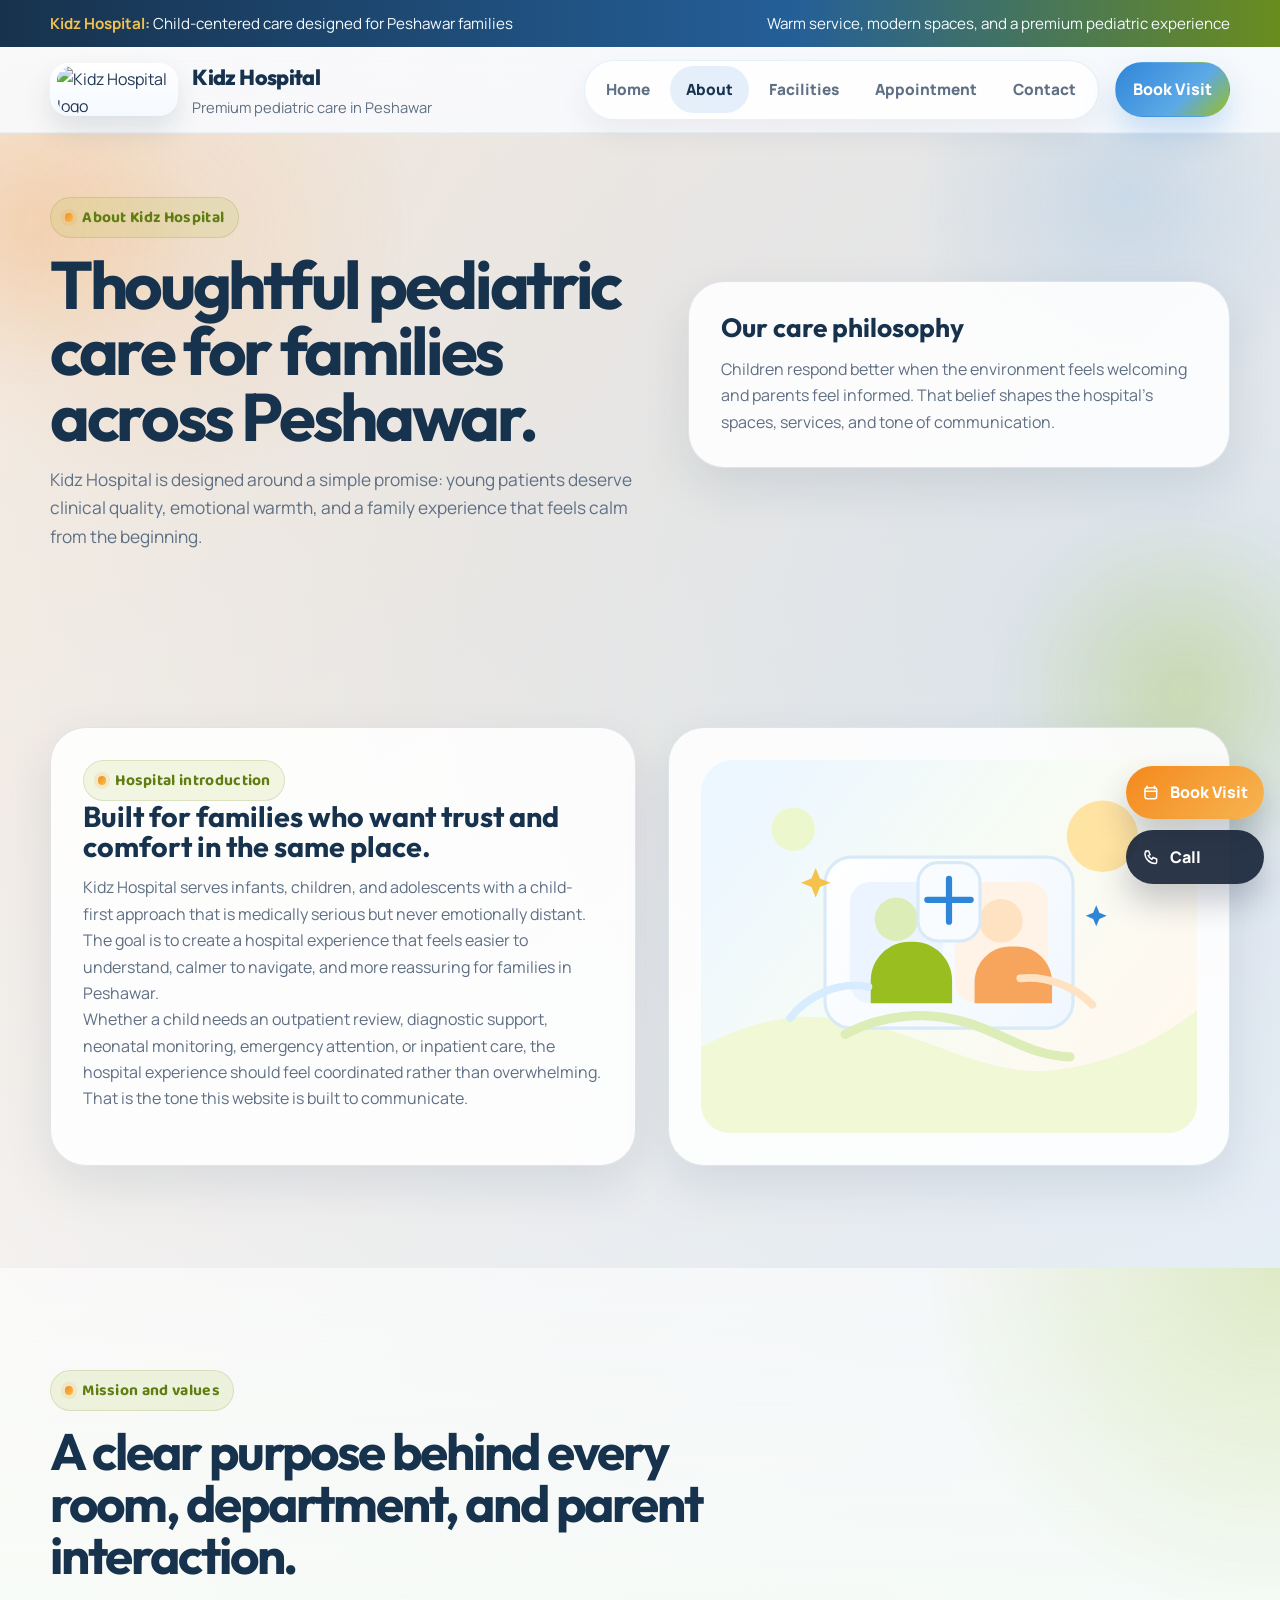
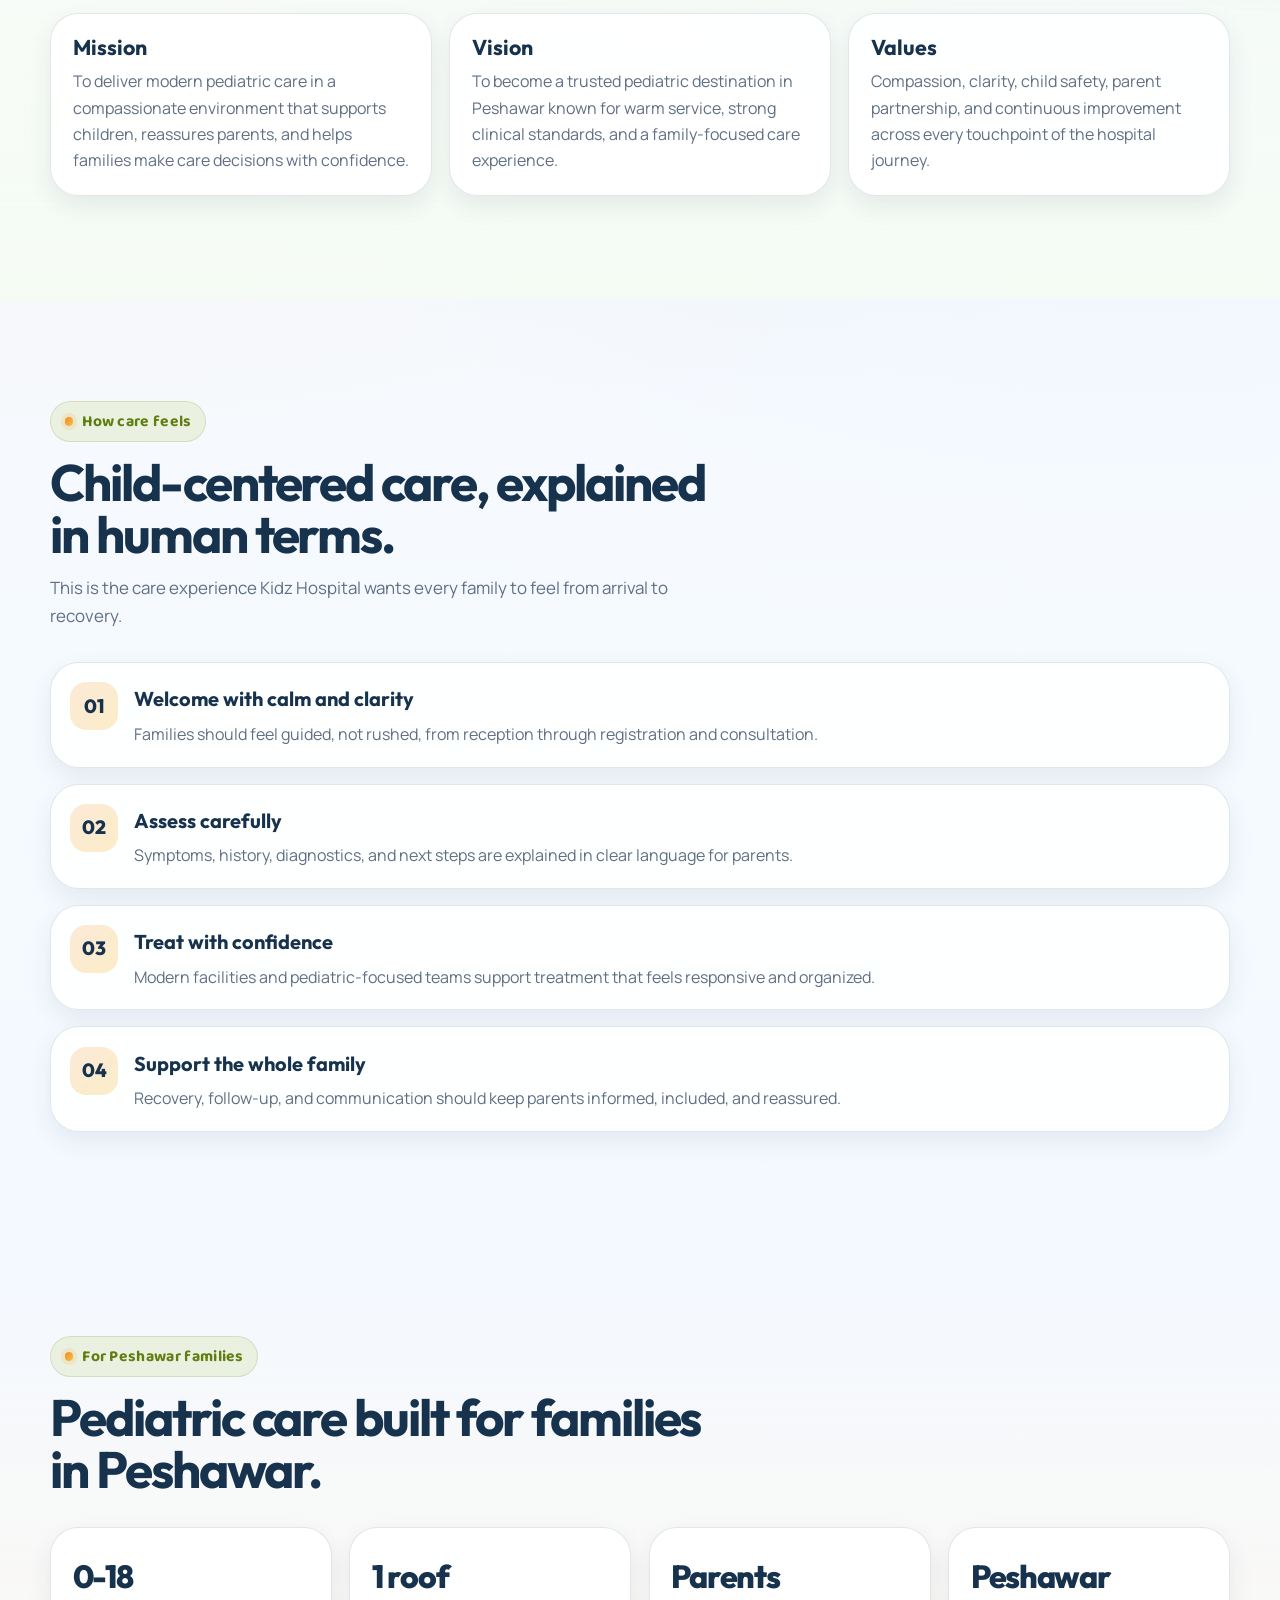
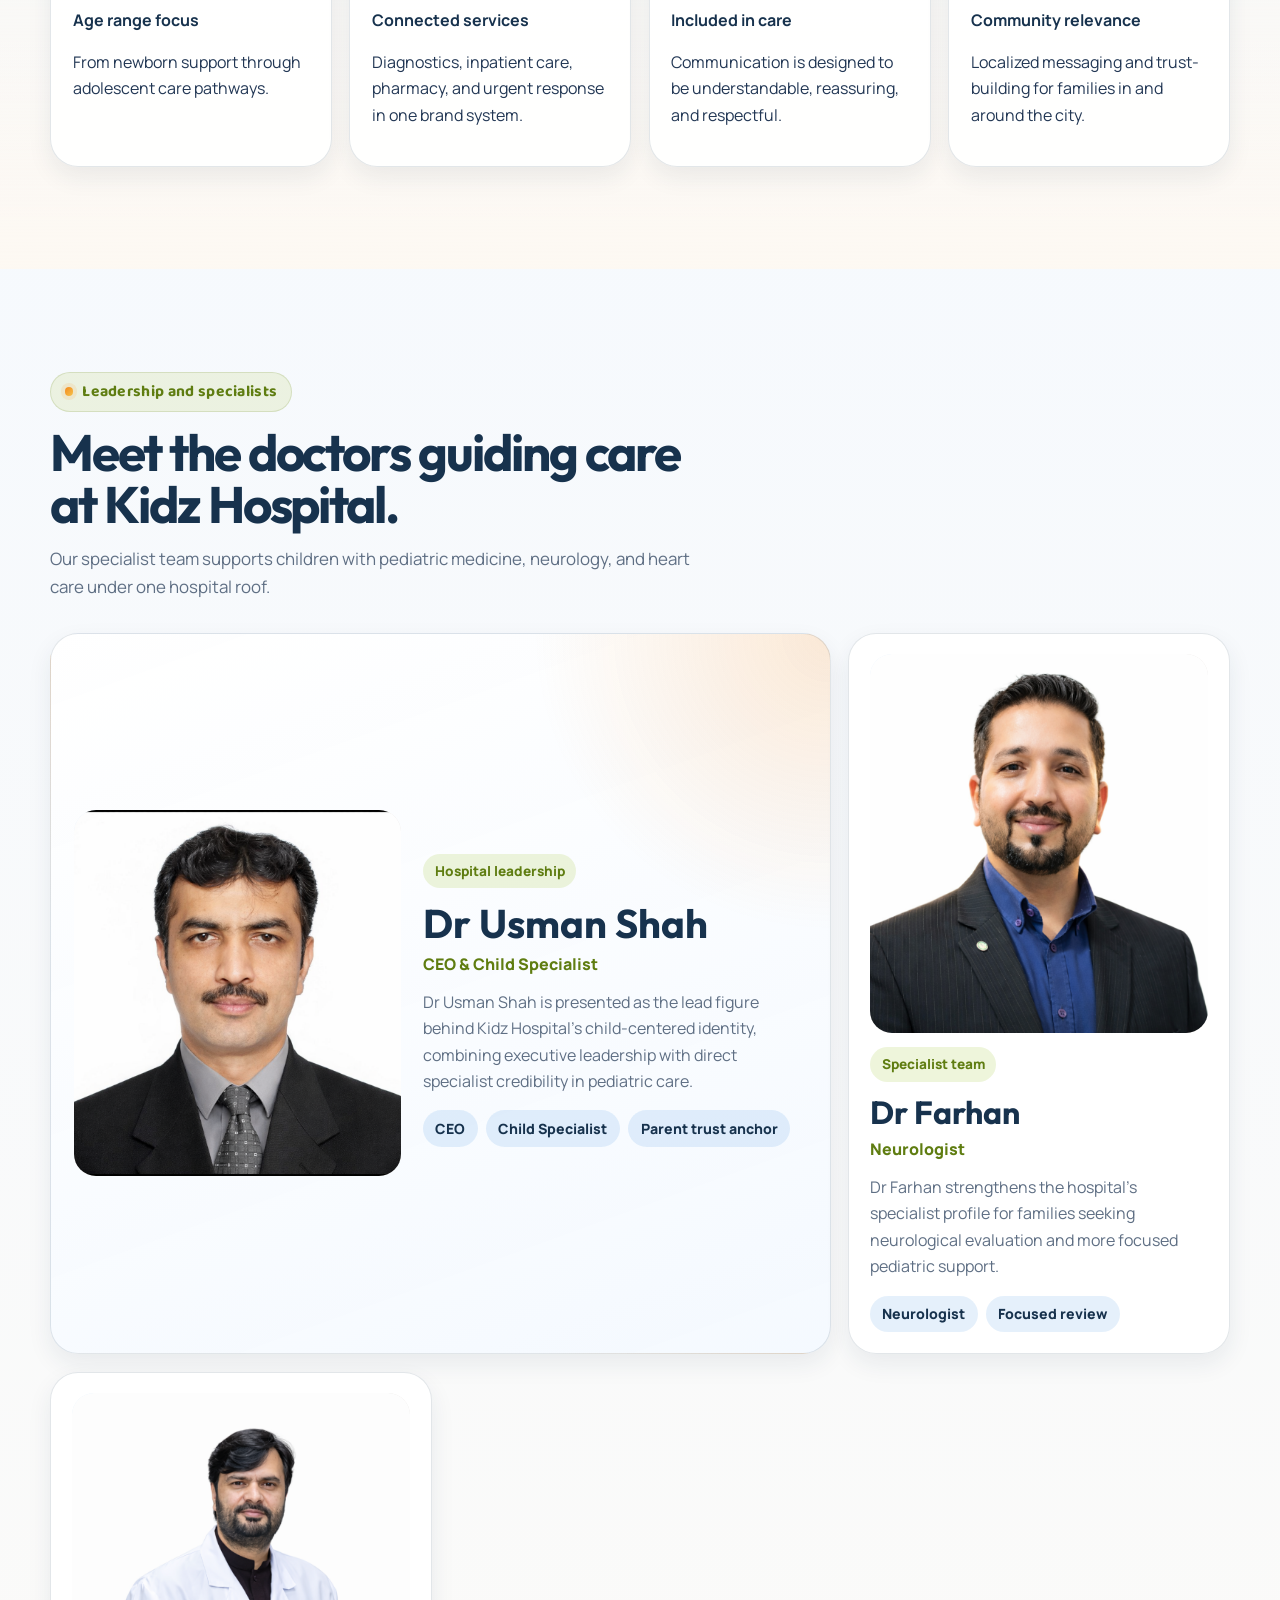
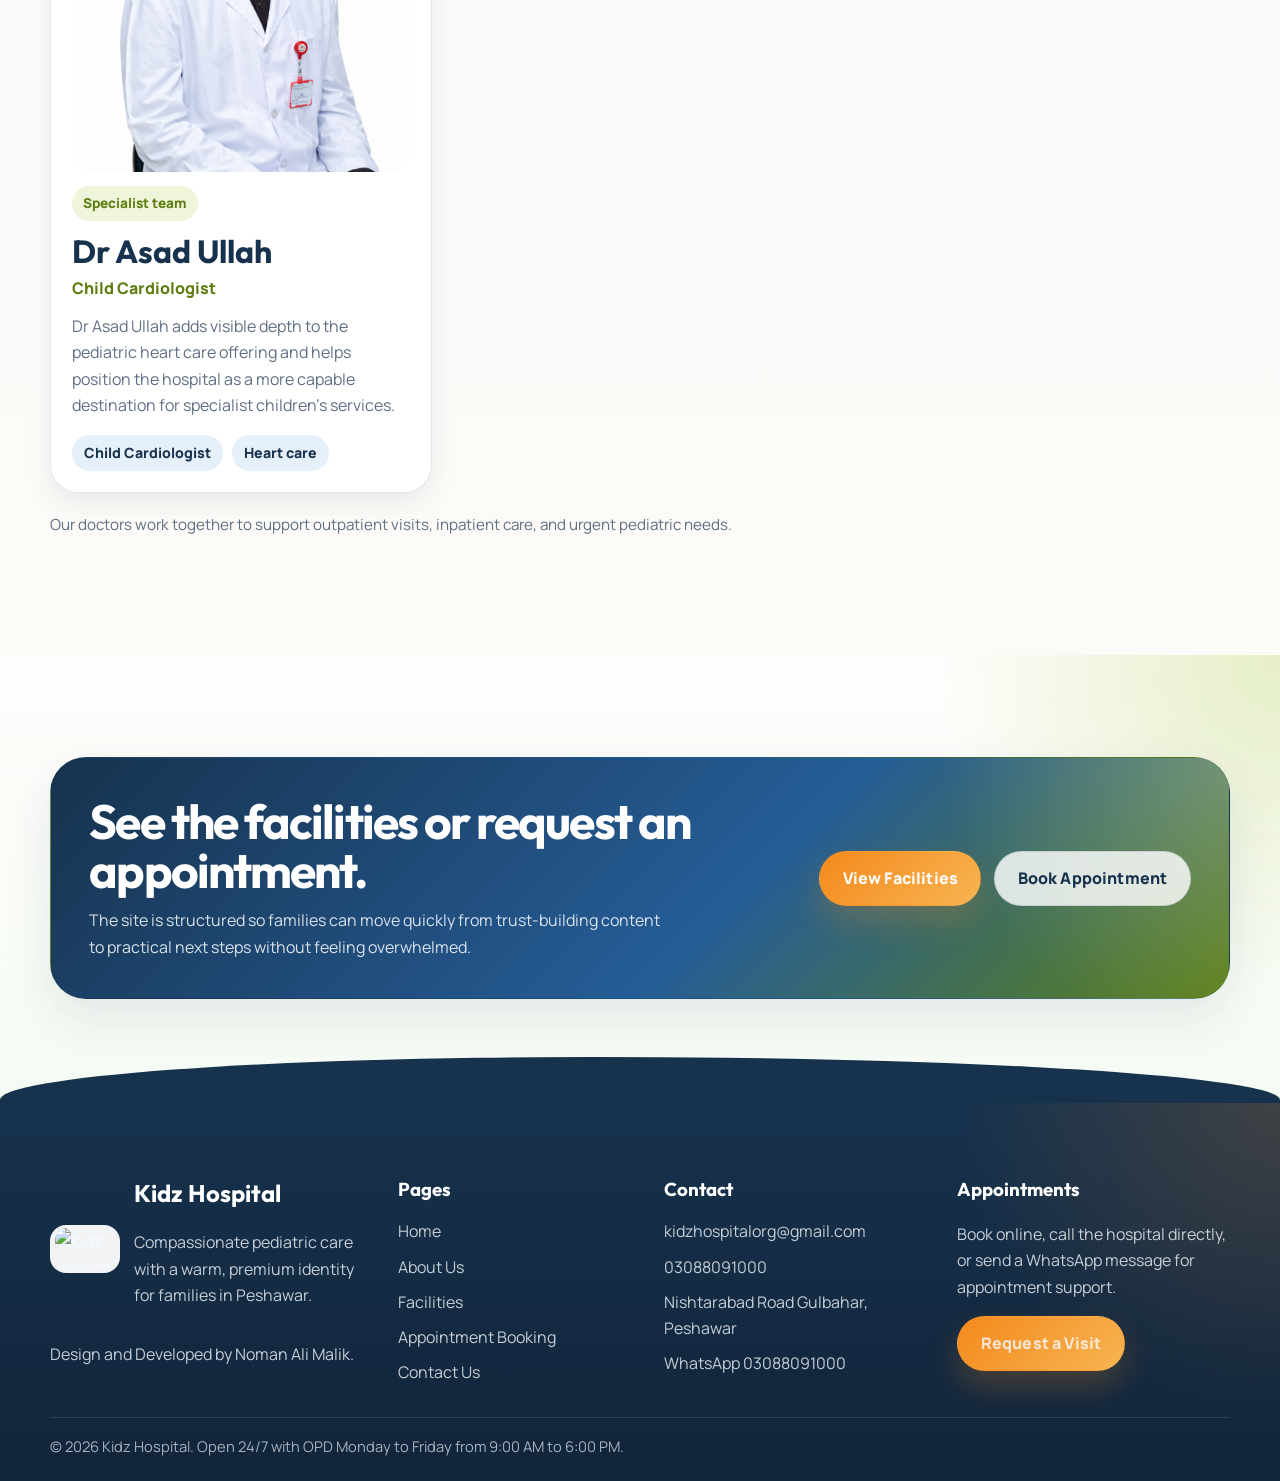
==== commit 14ce4cbd: "doctors-section-changes" ====
--- a/about.html
+++ b/about.html
@@ -155,7 +155,7 @@
             <span class="eyebrow">How care feels</span>
             <h2 class="section-title">Child-centered care, explained in human terms.</h2>
             <p class="section-lead">
-              This is the experience the website communicates and the operational standard the brand suggests.
+              This is the care experience Kidz Hospital wants every family to feel from arrival to recovery.
             </p>
           </div>
 
@@ -199,7 +199,7 @@
         <div class="container">
           <div class="section-header reveal">
             <span class="eyebrow">For Peshawar families</span>
-            <h2 class="section-title">A locally relevant pediatric brand with room to grow.</h2>
+            <h2 class="section-title">Pediatric care built for families in Peshawar.</h2>
           </div>
 
           <div class="stats-grid">
@@ -234,10 +234,10 @@
         <div class="container">
           <div class="section-header reveal">
             <span class="eyebrow">Leadership and specialists</span>
-            <h2 class="section-title">Named doctors now give the brand a stronger human face.</h2>
+            <h2 class="section-title">Meet the doctors guiding care at Kidz Hospital.</h2>
             <p class="section-lead">
-              The doctor section now highlights the hospital’s leadership and specialist care areas using the
-              uploaded team photos.
+              Our specialist team supports children with pediatric medicine, neurology, and heart care under
+              one hospital roof.
             </p>
           </div>
 
@@ -314,7 +314,7 @@
           </div>
 
           <p class="doctor-note reveal">
-            Future photo updates only require replacing the corresponding files in <code>images/doctors/</code>.
+            Our doctors work together to support outpatient visits, inpatient care, and urgent pediatric needs.
           </p>
         </div>
       </section>
@@ -350,7 +350,9 @@
               <p>Compassionate pediatric care with a warm, premium identity for families in Peshawar.</p>
             </div>
           </div>
-          <p>Child-centered care philosophy, premium visual language, and static deployment readiness.</p>
+          <p>
+            Design and Developed by <a href="https://nomanmalik.co.uk/" target="_blank" rel="noopener">Noman Ali Malik</a>.
+          </p>
         </section>
 
         <section class="footer-block">
@@ -367,16 +369,16 @@
         <section class="footer-block">
           <h3>Contact</h3>
           <ul>
-            <li><a href="mailto:contact@kidzhospital.org">contact@kidzhospital.org</a></li>
+            <li><a href="mailto:kidzhospitalorg@gmail.com">kidzhospitalorg@gmail.com</a></li>
             <li><a href="tel:03088091000">03088091000</a></li>
-            <li>[Hospital Address Placeholder], Peshawar</li>
+            <li><a href="https://maps.app.goo.gl/x59yG2KoKNHwrsw7A?g_st=aw" target="_blank" rel="noopener">Nishtarabad Road Gulbahar, Peshawar</a></li>
             <li><a href="https://wa.me/923088091000" target="_blank" rel="noopener">WhatsApp 03088091000</a></li>
           </ul>
         </section>
 
         <section class="footer-block">
           <h3>Appointments</h3>
-          <p>Connect the static form flow to Formspree so appointment requests can reach the hospital team.</p>
+          <p>Book online, call the hospital directly, or send a WhatsApp message for appointment support.</p>
           <div class="footer-cta">
             <a class="button button--secondary" href="appointment.html">Request a Visit</a>
           </div>
@@ -384,7 +386,7 @@
       </div>
 
       <div class="container footer-note">
-        © <span class="js-year"></span> Kidz Hospital. Sample doctor portraits and location placeholders remain easy to update.
+        © <span class="js-year"></span> Kidz Hospital. Open 24/7 with OPD Monday to Friday from 9:00 AM to 6:00 PM.
       </div>
     </footer>
 
--- a/css/styles.css
+++ b/css/styles.css
@@ -476,10 +476,39 @@
 
 .hero-title {
   margin: 0.9rem 0 1rem;
+  display: flex;
+  flex-direction: column;
+  gap: 0.45rem;
   font-family: "Outfit", sans-serif;
   font-size: clamp(2.8rem, 7vw, 5.4rem);
   line-height: 0.94;
   letter-spacing: -0.05em;
+  color: var(--navy);
+}
+
+.hero-title-main {
+  display: block;
+}
+
+.hero-title .hero-title-sub {
+  display: block;
+  max-width: 20ch;
+  margin-top: 0.2rem;
+  font-family: "Manrope", sans-serif;
+  font-size: clamp(1.05rem, 2vw, 1.55rem);
+  font-weight: 800;
+  line-height: 1.18;
+  letter-spacing: 0.16em;
+  text-transform: uppercase;
+  color: var(--teal-deep);
+}
+
+.hero-message-title {
+  margin: 0 0 0.55rem;
+  font-family: "Outfit", sans-serif;
+  font-size: 1.1rem;
+  font-weight: 700;
+  letter-spacing: 0.02em;
   color: var(--navy);
 }
 
@@ -952,6 +981,33 @@
   font-weight: 800;
 }
 
+.contact-link-icon {
+  display: inline-flex;
+  align-items: center;
+  justify-content: center;
+  width: 3.2rem;
+  height: 3.2rem;
+  border-radius: 50%;
+  transition:
+    transform 0.22s ease,
+    box-shadow 0.22s ease;
+}
+
+.contact-link-icon:hover {
+  transform: translateY(-2px);
+}
+
+.contact-link-icon svg {
+  width: 1.55rem;
+  height: 1.55rem;
+}
+
+.contact-link-icon--whatsapp {
+  background: #25d366;
+  color: #fff;
+  box-shadow: 0 14px 30px rgba(37, 211, 102, 0.28);
+}
+
 .map-card {
   position: relative;
   overflow: hidden;
@@ -1467,18 +1523,21 @@
   object-fit: cover;
 }
 
+.doctor-copy {
+  display: flex;
+  flex-direction: column;
+  align-items: flex-start;
+}
+
 .doctor-badge {
   display: inline-flex;
   align-items: center;
   gap: 0.4rem;
+  margin: 0.9rem 0;
   padding: 0.38rem 0.72rem;
   border-radius: 999px;
   font-size: 0.85rem;
   font-weight: 800;
-}
-
-.doctor-badge {
-  margin-bottom: 0.9rem;
   background: rgba(var(--green-rgb), 0.16);
   color: var(--teal-deep);
 }
@@ -1775,6 +1834,7 @@
   .hero-proof,
   .intro-strip,
   .facility-grid,
+  .testimonial-grid,
   .contact-summary,
   .contact-grid,
   .services-grid,
@@ -1907,6 +1967,7 @@
   .hero-proof,
   .intro-strip,
   .facility-grid,
+  .testimonial-grid,
   .contact-summary,
   .contact-grid,
   .services-grid,
@@ -1923,6 +1984,20 @@
     grid-template-columns: 1fr;
   }
 
+  .testimonial-card {
+    padding: 1.2rem;
+  }
+
+  .testimonial-card blockquote {
+    font-size: 1rem;
+    line-height: 1.55;
+  }
+
+  .testimonial-card footer {
+    font-size: 0.9rem;
+    line-height: 1.55;
+  }
+
   .hero-visual {
     min-height: auto;
     flex-direction: column;
@@ -2006,6 +2081,10 @@
     font-size: clamp(1.7rem, 8vw, 2.2rem);
   }
 
+  .testimonial-card blockquote {
+    font-size: 0.96rem;
+  }
+
   .faq-question {
     padding: 1rem 1.05rem;
   }
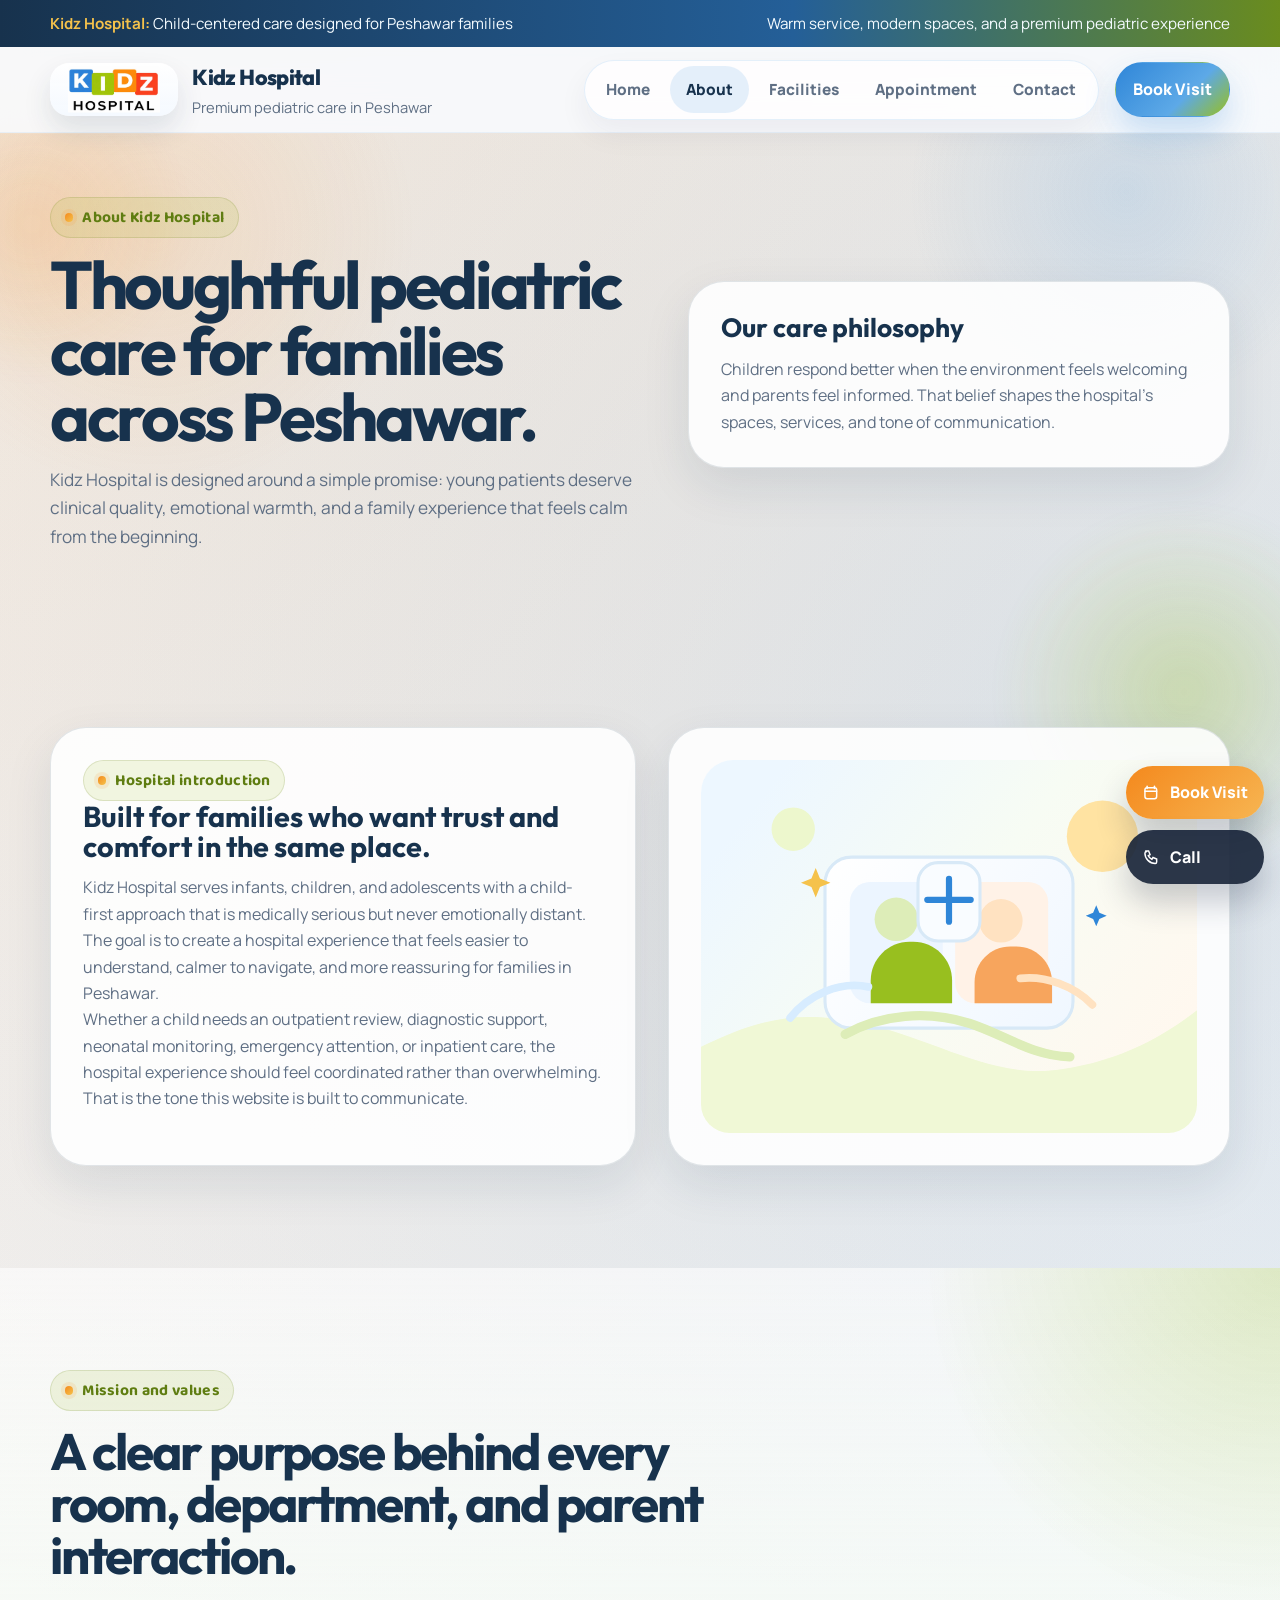
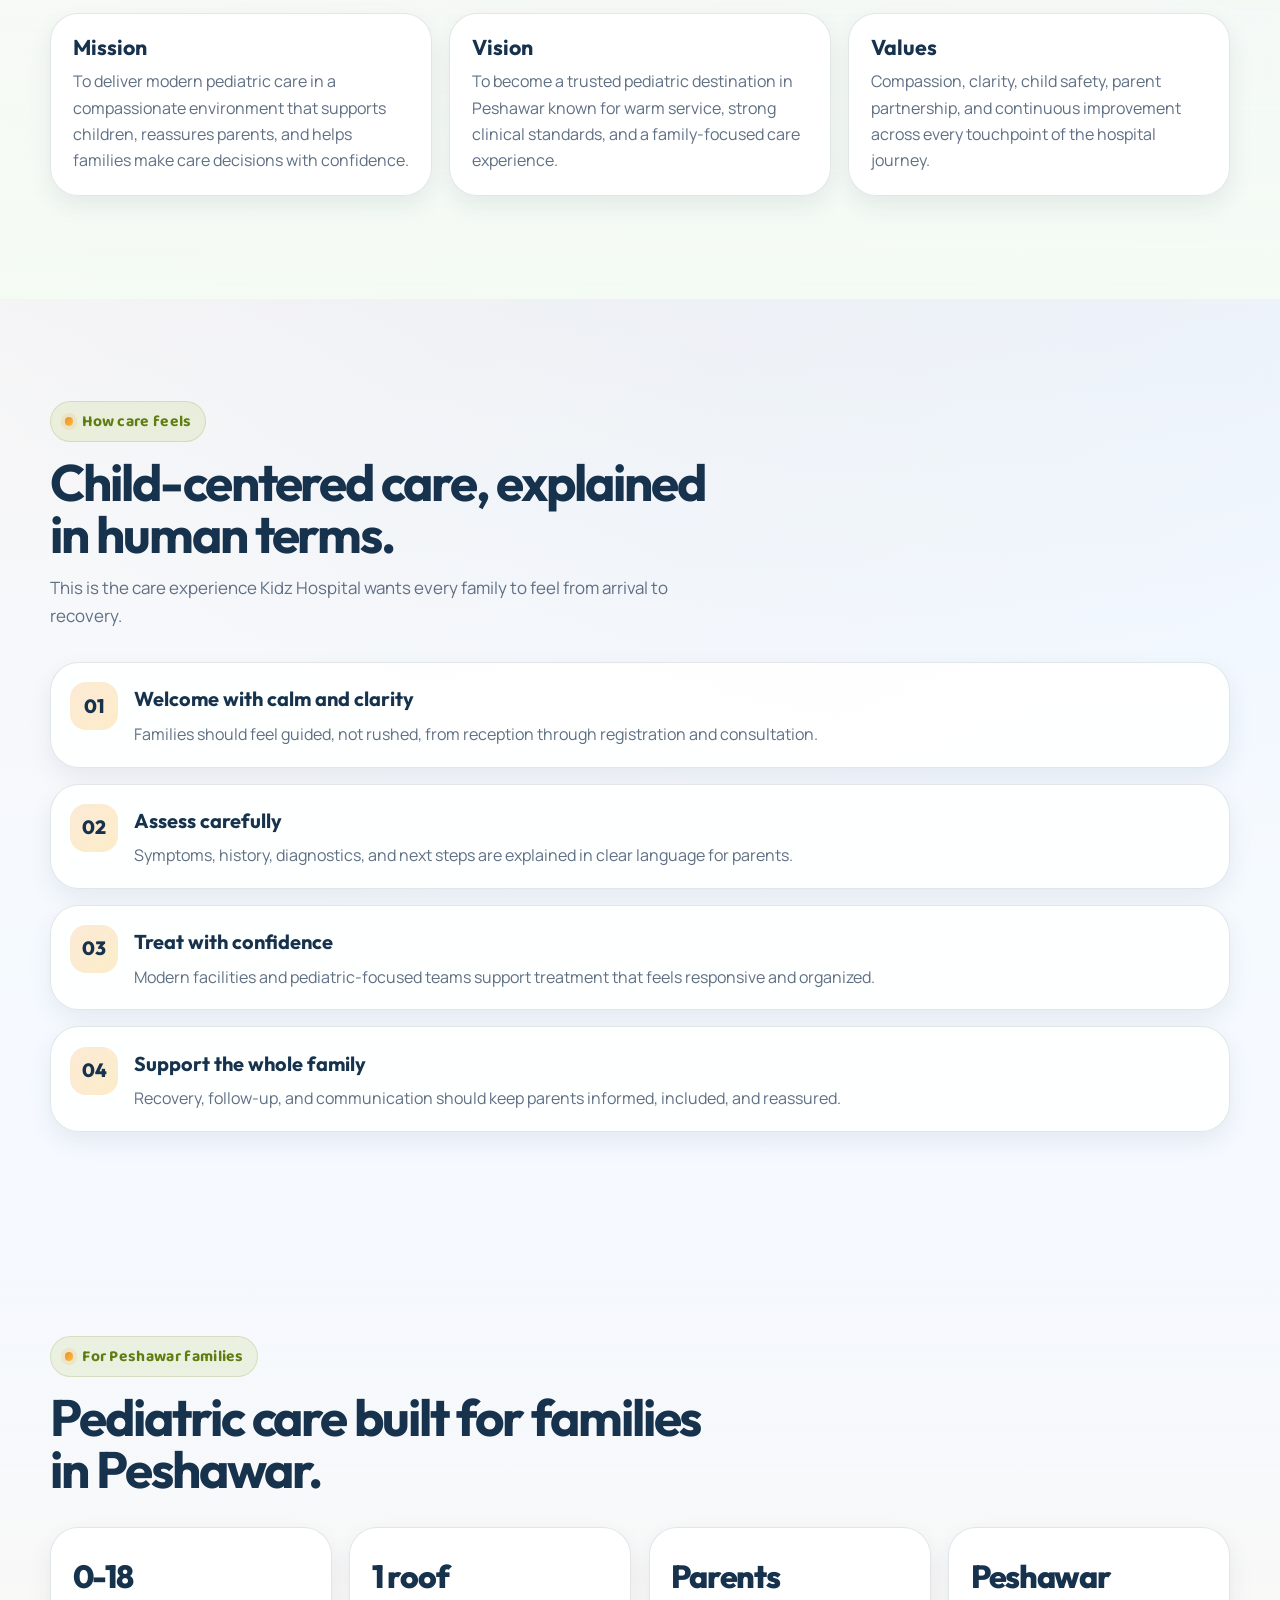
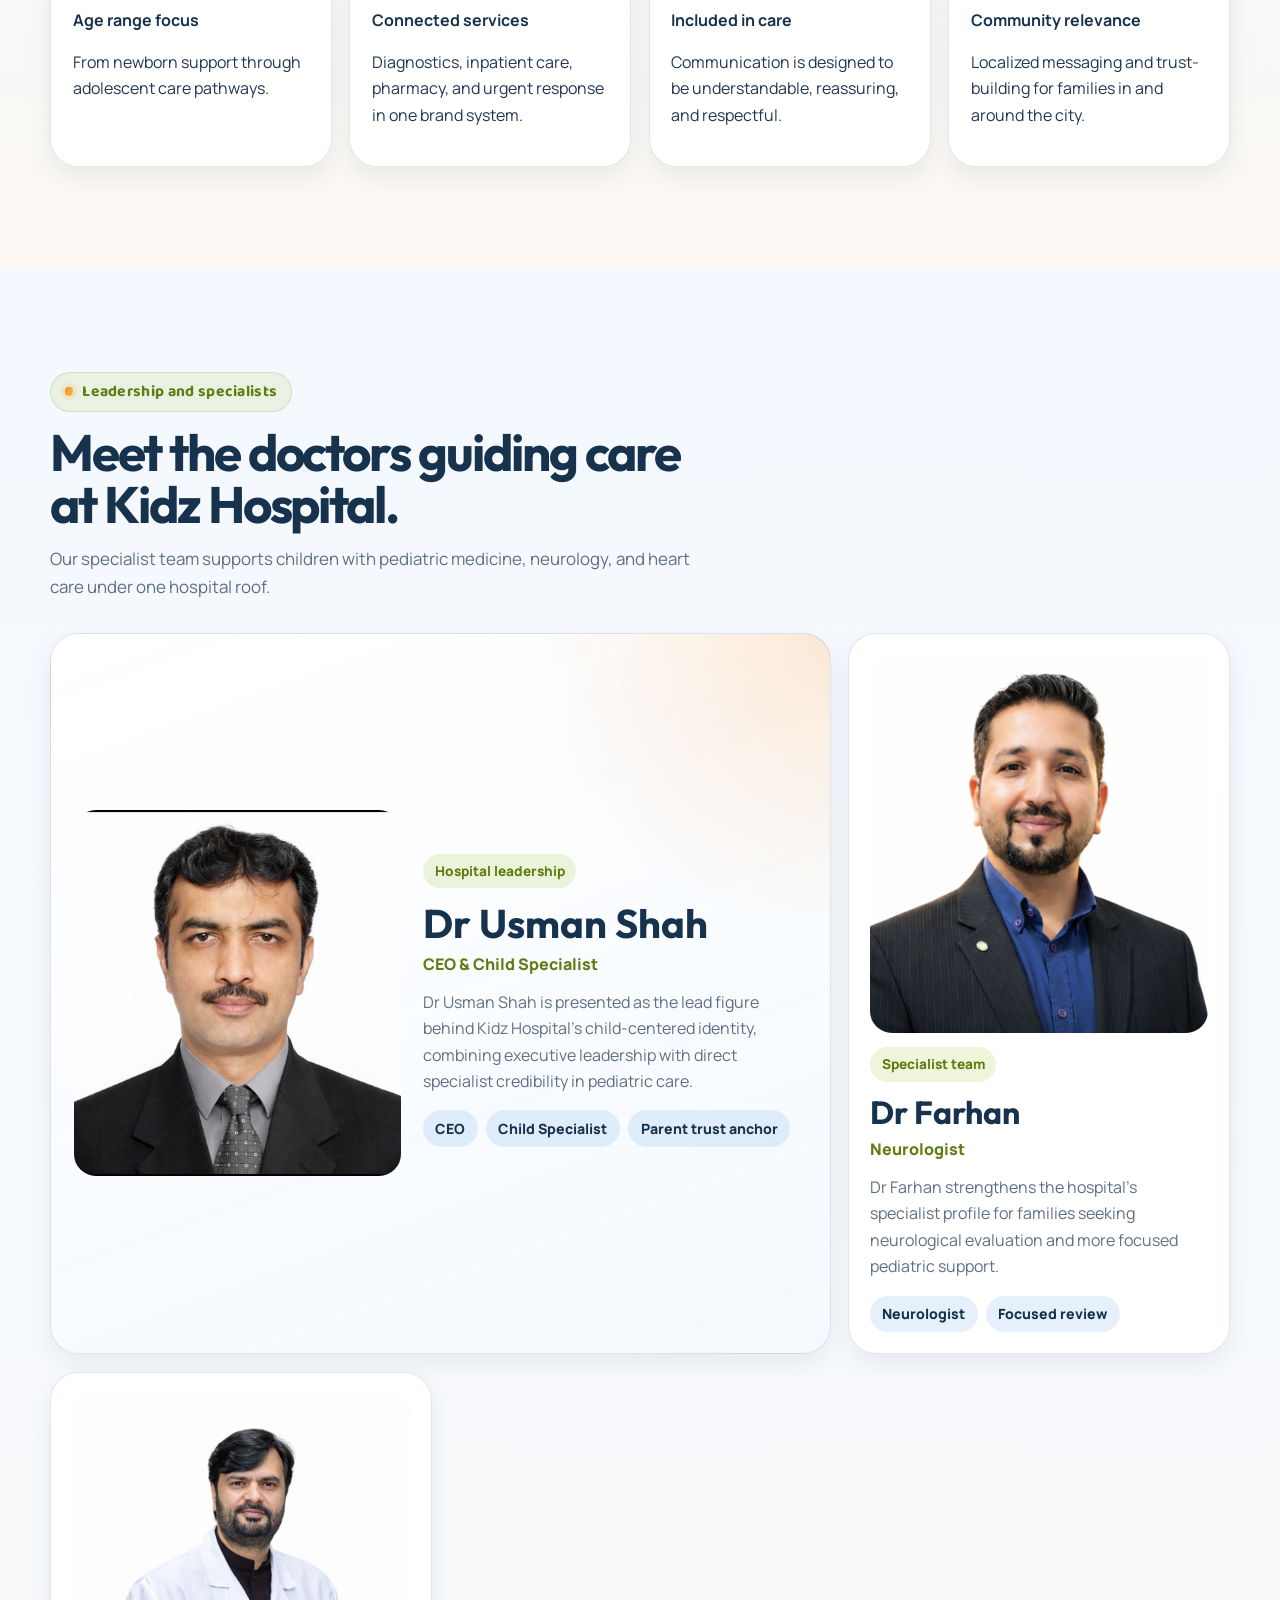
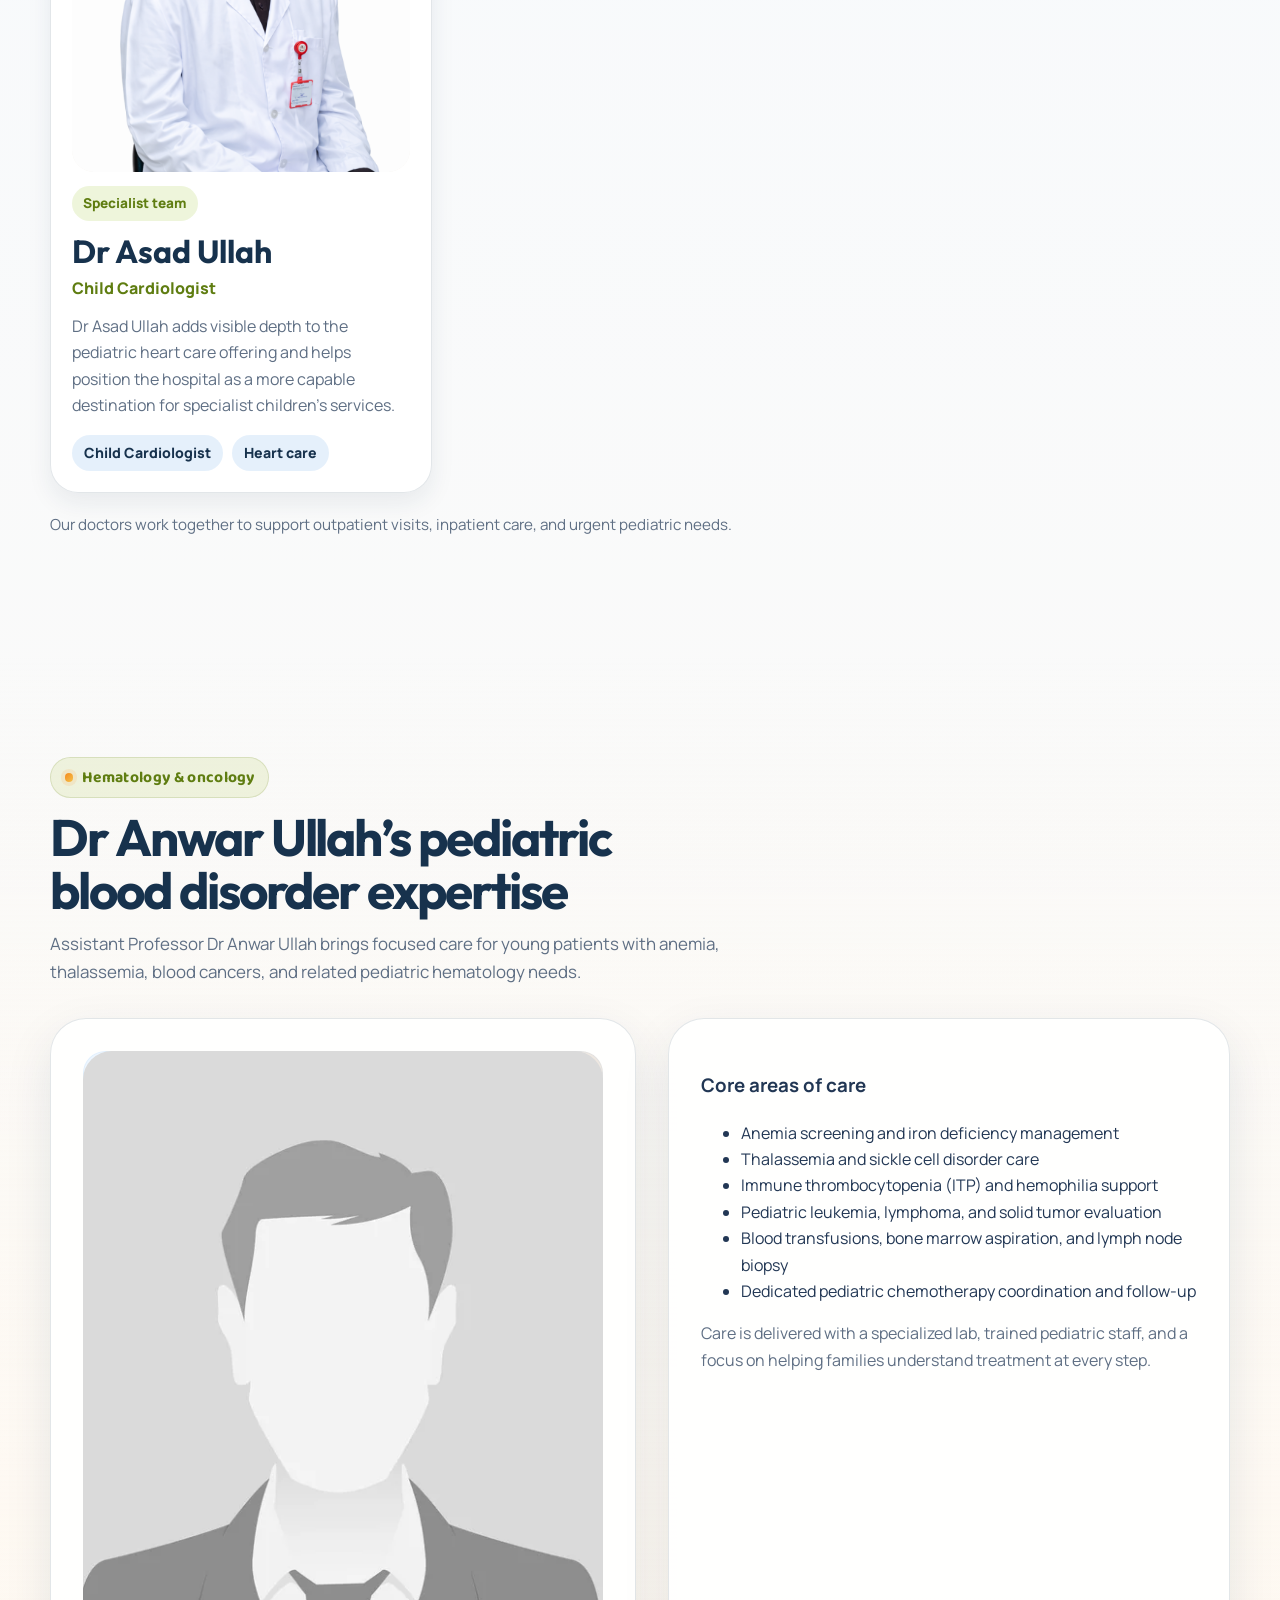
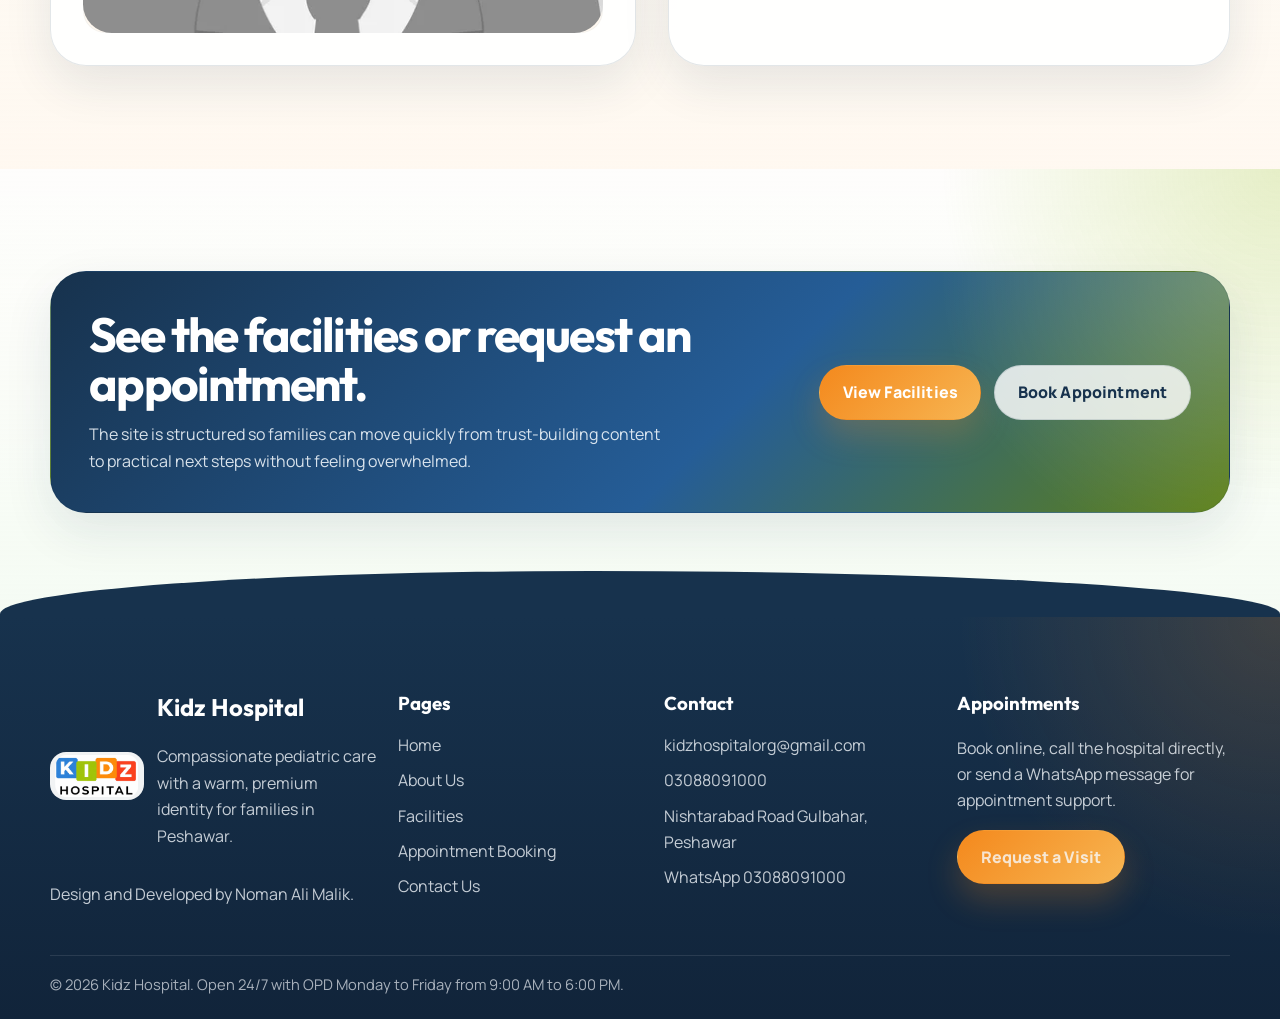
==== commit 8c3db8c9: "Add doctor profiles, building photo, and update homepage/contact pages" ====
--- a/about.html
+++ b/about.html
@@ -41,7 +41,7 @@
     <header class="site-header">
       <div class="container nav-wrap">
         <a class="brand" href="index.html" aria-label="Kidz Hospital home">
-          <img class="brand-mark" src="images/branding/brand-mark.png" alt="Kidz Hospital logo">
+          <img class="brand-mark" src="images/branding/brand-mark.jpg" alt="Kidz Hospital logo">
           <span class="brand-text">
             <span class="brand-title">Kidz Hospital</span>
             <span class="brand-subtitle">Premium pediatric care in Peshawar</span>
@@ -319,6 +319,45 @@
         </div>
       </section>
 
+      <section class="section section--soft">
+        <div class="container">
+          <div class="section-header reveal">
+            <span class="eyebrow">Hematology &amp; oncology</span>
+            <h2 class="section-title">Dr Anwar Ullah’s pediatric blood disorder expertise</h2>
+            <p class="section-lead">
+              Assistant Professor Dr Anwar Ullah brings focused care for young patients with anemia, thalassemia, blood cancers, and related pediatric hematology needs.
+            </p>
+          </div>
+
+          <div class="story-grid">
+            <article class="story-panel reveal">
+              <div class="doctor-photo-wrap">
+                <img
+                  class="doctor-photo"
+                  src="images/doctors/Dr-Anwar-Ullah.png"
+                  alt="Dr Anwar Ullah placeholder"
+                >
+              </div>
+            </article>
+
+            <article class="story-panel reveal">
+              <h3>Core areas of care</h3>
+              <ul class="checklist">
+                <li>Anemia screening and iron deficiency management</li>
+                <li>Thalassemia and sickle cell disorder care</li>
+                <li>Immune thrombocytopenia (ITP) and hemophilia support</li>
+                <li>Pediatric leukemia, lymphoma, and solid tumor evaluation</li>
+                <li>Blood transfusions, bone marrow aspiration, and lymph node biopsy</li>
+                <li>Dedicated pediatric chemotherapy coordination and follow-up</li>
+              </ul>
+              <p>
+                Care is delivered with a specialized lab, trained pediatric staff, and a focus on helping families understand treatment at every step.
+              </p>
+            </article>
+          </div>
+        </div>
+      </section>
+
       <section class="section section--mint">
         <div class="container">
           <div class="cta-band reveal">
@@ -344,7 +383,7 @@
       <div class="container footer-grid">
         <section class="footer-block">
           <div class="footer-brand">
-            <img src="images/branding/brand-mark.png" alt="Kidz Hospital logo">
+            <img src="images/branding/brand-mark.jpg" alt="Kidz Hospital logo">
             <div>
               <h2>Kidz Hospital</h2>
               <p>Compassionate pediatric care with a warm, premium identity for families in Peshawar.</p>
--- a/css/styles.css
+++ b/css/styles.css
@@ -583,6 +583,13 @@
   border-radius: calc(var(--radius-lg) - 12px);
 }
 
+.hero-note {
+  margin: 1.25rem 0 0;
+  color: hsl(214 16% 45%);
+  max-width: 38rem;
+  line-height: 1.7;
+}
+
 .floating-card {
   position: absolute;
   width: min(15rem, 42vw);
@@ -594,7 +601,7 @@
 }
 
 .floating-card--top {
-  top: 12%;
+  top: -10%;
   left: -4%;
 }
 
